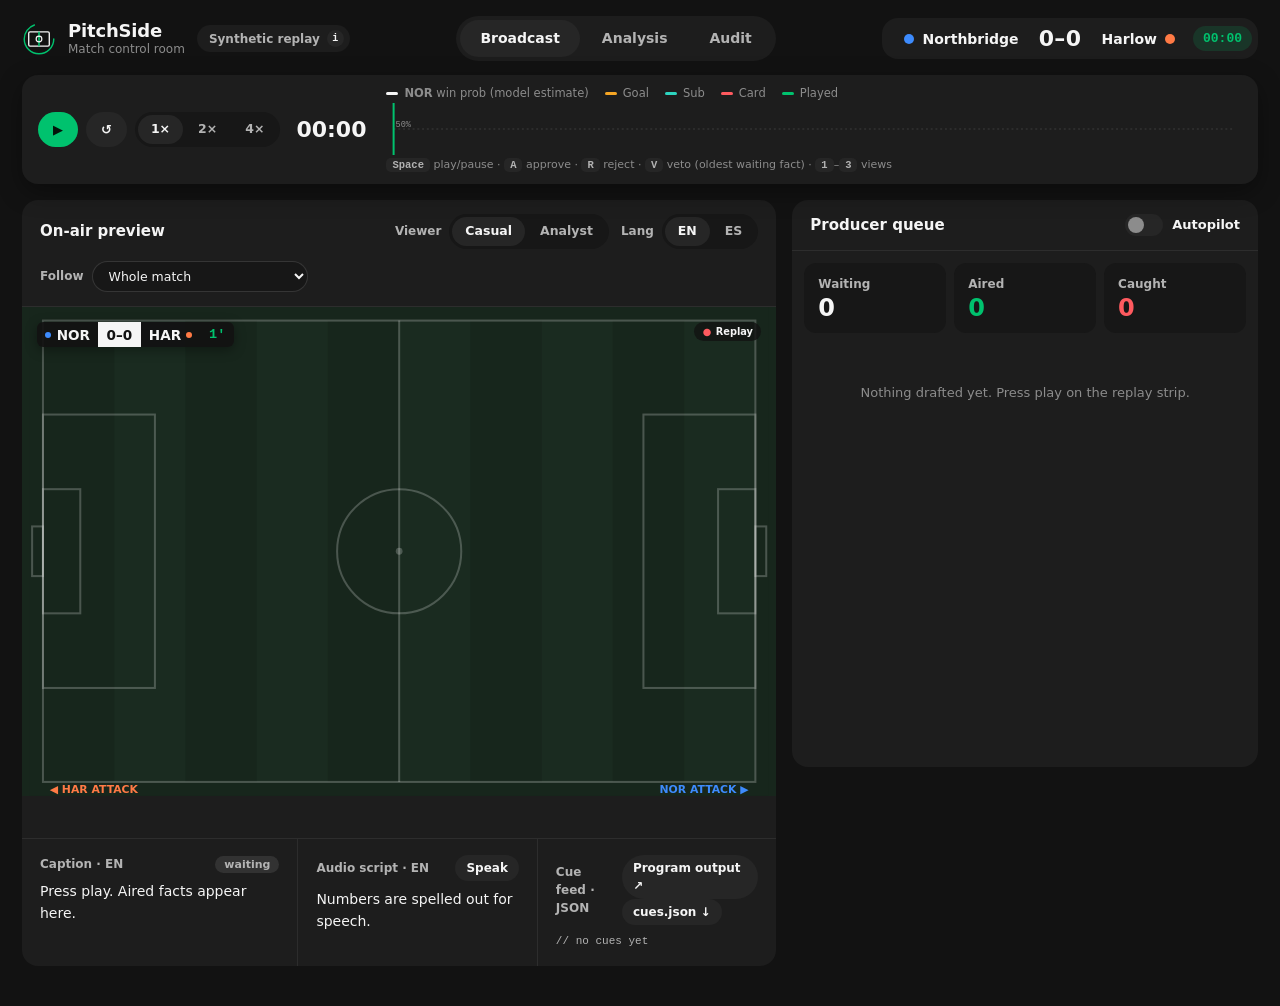
==== docs/index.html @ 963240de "Restyle the control room: flat neutral dark theme, no purple Charcoal background, rounded cards, one" ====
<!doctype html>
<html lang="en">
<head>
<meta charset="utf-8">
<meta name="viewport" content="width=device-width,initial-scale=1">
<meta name="color-scheme" content="dark">
<title>Pitchside · Match control room</title>
<link rel="stylesheet" href="styles.css">
</head>
<body data-mode="casual">
<a class="skip" href="#view-bc">Skip to broadcast</a>
<div class="wrap">

<header class="top">
  <div class="brand">
    <svg class="mark" viewBox="0 0 38 38" aria-hidden="true">
      <circle cx="19" cy="19" r="16.5" fill="none" stroke="#00c26e" stroke-width="1.6" stroke-dasharray="72 32" stroke-linecap="round"/>
      <rect x="7.5" y="11" width="23" height="16" rx="1.5" fill="none" stroke="#f5f5f5" stroke-width="1.5"/>
      <line x1="19" y1="11" x2="19" y2="27" stroke="#00c26e" stroke-width="1.8"/>
      <circle cx="19" cy="19" r="3.2" fill="none" stroke="#f5f5f5" stroke-width="1.3"/>
    </svg>
    <div><b>PitchSide</b><span>Match control room</span></div>
    <button class="about" id="about" type="button" aria-haspopup="dialog">Synthetic replay <i>i</i></button>
  </div>
  <nav class="views" role="tablist" aria-label="Views">
    <button type="button" role="tab" aria-selected="true" aria-controls="view-bc" data-view="bc" id="v-bc">Broadcast</button>
    <button type="button" role="tab" aria-selected="false" aria-controls="view-an" data-view="an" id="v-an">Analysis</button>
    <button type="button" role="tab" aria-selected="false" aria-controls="view-au" data-view="au" id="v-au">Audit</button>
  </nav>
  <div class="match num" role="group" aria-label="Score">
    <div class="tm"><i style="background:var(--nor)"></i><span id="home-name">HOME</span><b class="ab" id="home-ab"></b></div>
    <div class="sc" id="score" aria-live="polite">0–0</div>
    <div class="tm"><b class="ab" id="away-ab"></b><span id="away-name">AWAY</span><i style="background:var(--har)"></i></div>
    <div class="ck" id="clock">00:00</div>
  </div>
</header>

<!-- ===================== MATCH STRIP ===================== -->
<div class="strip" role="region" aria-label="Replay controls">
  <div class="in">
    <div class="pl">
      <button type="button" class="btn go" id="play" aria-label="Play">▶</button>
      <button type="button" class="btn" id="restart" aria-label="Restart">↺</button>
      <div class="seg" role="group" aria-label="Replay speed"><button type="button" data-speed="1" aria-pressed="true">1×</button><button type="button" data-speed="2" aria-pressed="false">2×</button><button type="button" data-speed="4" aria-pressed="false">4×</button></div>
    </div>
    <div class="clk num" id="clk2" aria-hidden="true">00:00</div>
    <div class="rib">
      <div class="legend"><span><i style="background:var(--text)"></i><b id="wp-name">Home</b> win prob (model estimate)</span><span><i style="background:var(--warn)"></i>Goal</span><span><i style="background:var(--info)"></i>Sub</span><span><i style="background:var(--bad)"></i>Card</span><span><i style="background:var(--accent)"></i>Played</span></div>
      <svg id="ribbon" viewBox="0 0 900 52" preserveAspectRatio="none" role="img" aria-label="Match timeline: home win probability (model estimate), goals, substitutions and cards"></svg>
      <div class="keys"><kbd>Space</kbd> play/pause · <kbd>A</kbd> approve · <kbd>R</kbd> reject · <kbd>V</kbd> veto (oldest waiting fact) · <kbd>1</kbd>–<kbd>3</kbd> views</div>
    </div>
  </div>
</div>

<div id="load-error" class="err" role="alert" hidden></div>

<!-- ===================== 01 BROADCAST ===================== -->
<section class="view" id="view-bc" role="tabpanel" aria-labelledby="v-bc">
 <div class="bc">
  <div class="panel">
    <div class="ph">
      <h2>On-air preview</h2>
      <div class="ctl sp"><span class="lbl" id="depth-l">Viewer</span>
        <div class="seg" role="group" aria-labelledby="depth-l"><button type="button" data-depth="casual" aria-pressed="true">Casual</button><button type="button" data-depth="analyst" aria-pressed="false">Analyst</button></div></div>
      <div class="ctl"><span class="lbl" id="lang-l">Lang</span>
        <div class="seg" role="group" aria-labelledby="lang-l"><button type="button" data-lang="en" aria-pressed="true">EN</button><button type="button" data-lang="es" aria-pressed="false">ES</button></div></div>
      <label class="ctl"><span class="lbl">Follow</span>
        <select id="follow"><option value="">Whole match</option></select></label>
    </div>
    <div class="stage">
      <svg id="pitch" viewBox="-2 -2 109 72" role="img" aria-label="Pitch with the latest events at their simulated locations. Only the player on the ball has a position, so other players are not drawn."></svg>
      <div class="bug" aria-hidden="true"><span><i style="background:var(--nor)"></i><b id="bug-h"></b></span><span class="s num" id="bug-s">0–0</span><span><b id="bug-a"></b><i style="background:var(--har)"></i></span><span class="m" id="bug-m">0'</span></div>
      <div class="live" aria-hidden="true"><b>●</b> Replay</div>
      <div class="lt" id="lt" aria-live="polite">
        <div class="k" id="lt-k">Verified</div>
        <div class="b"><p id="lt-t"></p></div>
        <div class="f"><span id="lt-f"></span><button id="lt-why" type="button">Why?</button></div>
        <div class="rule"></div>
      </div>
      <div class="flash" id="flash"></div>
    </div>
    <ol class="feed" id="feed" aria-label="Latest events"></ol>
    <div class="out">
      <section aria-labelledby="cap-h"><h3><span class="lbl" id="cap-h">Caption · EN</span><span class="tag c-muted" id="cap-b">waiting</span></h3><p id="cap-t">Press play. Aired facts appear here.</p></section>
      <section aria-labelledby="aud-h"><h3><span class="lbl" id="aud-h">Audio script · EN</span><button type="button" class="btn xs" id="speak" hidden>Speak</button></h3><p id="aud-t">Numbers are spelled out for speech.</p><p class="note" id="aud-n"></p></section>
      <section aria-labelledby="cue-h"><h3><span class="lbl" id="cue-h">Cue feed · JSON</span><span class="sp"><a class="btn xs" id="prog" href="overlay.html" target="_blank" rel="noopener" title="Open the transparent 1920x1080 program output (score bug and graphics) in a new tab; it follows this control room">Program output ↗</a> <a class="btn xs" id="dl" href="data/cues.json" download="cues.json">cues.json ↓</a></span></h3><pre id="cue-j">// no cues yet</pre></section>
    </div>
  </div>

  <div class="panel">
    <div class="ph"><h2>Producer queue</h2><label class="tog sp"><input type="checkbox" id="auto"><i></i>Autopilot</label></div>
    <div class="qhead num" id="qhead" role="status" aria-live="polite" aria-atomic="true"></div>
    <div class="queue" role="region" aria-label="Drafted facts"><div class="rows" id="rows"></div></div>
  </div>
 </div>
</section>

<!-- ===================== 02 ANALYSIS ===================== -->
<section class="view" id="view-an" role="tabpanel" aria-labelledby="v-an" hidden>
 <div class="an">
  <div class="panel wide"><div class="ph"><h2>xG race</h2><span class="sp lbl">Cumulative expected goals · model · per minute</span></div>
    <div class="pad"><svg id="xgrace" viewBox="0 0 820 230" role="img" aria-label="Cumulative xG for both teams up to the replay clock"></svg></div></div>
  <div class="panel"><div class="ph"><h2>Shot map</h2><span class="sp lbl">Size = xG · filled = goal</span></div>
    <div class="pad"><svg id="shotmap" viewBox="-2 -2 109 72" role="img" aria-label="Shot locations up to the replay clock"></svg><div class="note" id="shot-note"></div></div></div>
  <div class="panel"><div class="ph"><h2>Team comparison</h2><span class="sp lbl" id="cmp-t">to 0'</span></div>
    <div class="pad"><div class="cmp" id="cmp"></div><div class="note">Counts and xG come from the synthetic event log; win probability is a model estimate.</div></div></div>
  <div class="panel wide"><div class="ph"><h2>Attack lanes</h2><span class="sp lbl" id="lanes-t">Trailing window · Beta-Binomial hedge, Wilson for comparison</span></div>
    <div class="pad lanes2"><div id="lanes-h"></div><div id="lanes-a"></div></div></div>
  <div class="panel wide"><div class="ph"><h2>Threat map</h2><span class="sp lbl">Expected threat (xT) · model · top 5 gains so far</span></div>
    <div class="pad"><div class="lanes2"><div id="xt-h"></div><div id="xt-a"></div></div>
    <div class="note">Shading: how likely a team holding the ball in each cell is to score before losing it (xT, a model fitted on StatsBomb Open Data from men&rsquo;s international tournaments). It ignores defenders. Numbered marks: the team&rsquo;s completed passes and carries that added the most xT so far, each team drawn attacking left to right.</div></div></div>
  <div class="panel wide"><div class="ph"><h2>Pass network</h2><span class="sp lbl" id="net-t">This half · every 5 minutes</span></div>
    <div class="pad"><div class="lanes2"><div id="net-h"></div><div id="net-a"></div></div>
    <div class="note">Who passed to whom in the current half, from the event log. The receiver is not recorded, so it is taken to be the next player of the same team on the ball. Circle size: passes made plus received; line width: passes between the two; colour: groups that pass mostly among themselves (modularity split); white ring: the most central player (highest betweenness, the share of shortest passing routes between team-mates that run through them). Each team is drawn attacking left to right.</div></div></div>
 </div>
</section>

<!-- ===================== 03 AUDIT ===================== -->
<section class="view" id="view-au" role="tabpanel" aria-labelledby="v-au" hidden>
 <div class="au">
  <div class="panel">
    <div class="ph"><h2>Metrics</h2><span class="sp lbl">Live counts this replay</span></div>
    <div class="flow num" id="flow"></div>
    <div class="build" id="build"></div>
    <div class="ph"><h2>Verifier results</h2><span class="sp lbl">Six deterministic checks per draft</span></div>
    <div class="tblwrap"><table id="vt"><caption class="sr-only">Verifier check results for each drafted fact</caption>
      <thead><tr><th>Time</th><th>Fact</th><th>Claim</th><th>Agent trace</th><th title="recompute">RC</th><th title="evidence_exists">EV</th><th title="entities">EN</th><th title="numbers_match">NM</th><th title="intent_stripped">IN</th><th title="sample_size">SS</th><th title="meaning_matches: the Reader read the sentence back as the claim">MM</th><th>Result</th><th>Outcome</th></tr></thead><tbody></tbody></table></div>
    <div class="ph"><h2>Routing rules</h2></div>
    <div class="tblwrap"><table class="tiers"><caption class="sr-only">Risk tiers</caption><tbody>
      <tr><td><span class="tag c-green">T0</span></td><td>Plain event-log facts: goal, substitution, card</td><td>Airs at once</td></tr>
      <tr><td><span class="tag c-info">T1</span></td><td>Verified, no corrections, impact under 0.10, hedge suggests or clear</td><td id="rule-t1">Airs after a veto window</td></tr>
      <tr><td><span class="tag c-amber">T2</span></td><td>Corrected, impact 0.10 or more, names a player negatively, or hedge early</td><td id="rule-t2">Producer approves before expiry or it is dropped</td></tr>
      <tr><td><span class="tag c-red">REJ</span></td><td>Fails recompute, evidence or entity checks</td><td>Never reaches the router</td></tr>
    </tbody></table></div>
    <p class="note" style="padding:0 16px 12px">Veto and expiry timers count real seconds and pause with the replay, so a producer can react at any replay speed.</p>
  </div>
  <div class="panel"><div class="ph"><h2>Decision log</h2><span class="sp lbl">Newest first</span></div><ul class="log" id="log"></ul></div>
 </div>
</section>

</div>


<dialog id="aboutdlg" aria-labelledby="ab-t">
  <div class="ph"><h2 id="ab-t">About this replay</h2><button type="button" class="btn xs sp" id="ab-x">Close</button></div>
  <div class="body"><ul class="facts">
    <li><b>Synthetic data.</b> Clubs, players and events come from a seeded simulator. No real match data.</li>
    <li><b>Replay, not live.</b> The page replays a pre-built bundle. No server and no network calls.</li>
    <li><b>Drafts come from an agent on Microsoft Foundry, run at build time.</b> A deterministic verifier checks every claim before it can air. The replay never calls a model. Six drafts with planted errors come from a rule-based drafter, as test cases for the verifier.</li>
    <li><b>Spanish</b> comes from templates and a glossary and has not been reviewed by a native speaker.</li>
    <li><b>Win probability</b> is a simple Poisson model with stated assumptions, not a prediction about real football.</li>
  </ul></div>
</dialog>
<dialog id="drawer" aria-labelledby="dr-t">
  <div class="ph"><h2 id="dr-t">Evidence</h2><button type="button" class="btn xs sp" id="dr-x">Close</button></div>
  <div class="body" id="dr-b"></div>
</dialog>

<script type="module" src="js/main.js"></script>
</body>
</html>
---- docs/styles.css ----
/* PitchSide control room. Flat neutral dark theme: charcoal background, rounded cards, one green
   accent. System fonts only (no network). Colours used inside SVG drawings are mirrored in
   docs/js/data.js (COL); keep the two in step. */
:root{
  --bg:#121212; --card:#1d1d1d; --card2:#262626; --inset:#171717;
  --line:rgba(255,255,255,.07); --line2:rgba(255,255,255,.13);
  --text:#f5f5f5; --muted:#b3b3b3; --dim:#8c8c8c;
  --accent:#00c26e; --accent-ink:#04140b;
  --info:#2dd4bf; --warn:#f5a524; --bad:#ff5a5f;
  --nor:#3d8bfd; --har:#ff7a45;
  --pitch:#17261c; --pitch2:#1a2b20;
  --disp:"Segoe UI Variable Display","Segoe UI",system-ui,-apple-system,"Helvetica Neue",Arial,sans-serif;
  --body:"Segoe UI Variable","Segoe UI",system-ui,-apple-system,"Helvetica Neue",Arial,sans-serif;
  --mono:ui-monospace,"SF Mono","Cascadia Mono",Menlo,Consolas,monospace;
  --r:16px; --r-sm:12px;
  --ease:cubic-bezier(.22,.9,.28,1);
}
body[data-mode="analyst"]{--r:12px;--r-sm:9px}
*{box-sizing:border-box}
html,body{margin:0}
body{background:var(--bg);color:var(--text);font:14px/1.5 var(--body);-webkit-font-smoothing:antialiased;min-height:100vh;overflow-x:hidden}
button,select{font:inherit;color:inherit}
:focus-visible{outline:2px solid var(--accent);outline-offset:2px;border-radius:6px}
.num{font-variant-numeric:tabular-nums}
.lbl{font-size:12px;color:var(--muted);font-weight:600}
.sr-only{position:absolute;width:1px;height:1px;padding:0;margin:-1px;overflow:hidden;clip:rect(0 0 0 0);white-space:nowrap;border:0}
.wrap{max-width:1460px;margin:0 auto;padding:0 22px 40px}
.skip{position:fixed;top:-60px;left:16px;z-index:99;background:var(--accent);color:var(--accent-ink);font-weight:700;padding:10px 18px;border-radius:10px;text-decoration:none}
.skip:focus{top:14px}
.err{margin:40px auto;max-width:640px;padding:18px 20px;border:1px solid var(--bad);border-radius:var(--r);background:rgba(255,90,95,.08)}
.err code{font-family:var(--mono);color:var(--warn)}

/* ---------- top bar ---------- */
.top{display:grid;grid-template-columns:auto 1fr auto;gap:14px 28px;align-items:center;padding:16px 0 14px}
.brand{display:flex;align-items:center;gap:12px}
.brand .mark{width:34px;height:34px;flex:none}
.brand b{display:block;font:700 18px var(--disp);letter-spacing:-.01em}
.brand span{display:block;font-size:12px;color:var(--dim);margin-top:-1px}
nav.views{display:flex;gap:2px;justify-self:center;background:var(--card);border-radius:99px;padding:4px}
nav.views button{background:none;border:0;padding:8px 20px;cursor:pointer;color:var(--muted);font-weight:600;font-size:14px;border-radius:99px}
nav.views button:hover{color:var(--text)}
nav.views button[aria-selected="true"]{color:var(--text);background:var(--card2)}
.match{display:flex;align-items:center;gap:2px;border-radius:var(--r);background:var(--card);padding:6px 6px 6px 14px}
.match .tm{display:flex;align-items:center;gap:8px;padding:4px 8px;font:600 14px var(--disp)}
.match .tm i{width:10px;height:10px;border-radius:50%}
.match .sc{padding:2px 10px;font:700 22px var(--disp);letter-spacing:.02em}
.match .ab{display:none}
.match .ck{margin-left:8px;padding:5px 10px;border-radius:99px;background:rgba(0,194,110,.14);font:600 13px var(--mono);color:var(--accent)}
.pop{animation:pop .7s var(--ease)}
@keyframes pop{35%{transform:scale(1.18);color:var(--accent)}}
.about{display:inline-flex;align-items:center;gap:7px;background:var(--card);border:0;border-radius:99px;padding:5px 6px 5px 12px;font:600 12px var(--body);color:var(--muted);cursor:pointer}
.about:hover{color:var(--text);background:var(--card2)}
.about i{font:700 10px var(--mono);font-style:normal;width:17px;height:17px;border-radius:50%;display:grid;place-items:center;background:var(--card2);color:var(--text)}
.facts{margin:0;padding-left:18px;display:grid;gap:10px;color:var(--muted)}
.facts b{color:var(--text)}

/* ---------- shared ---------- */
.view[hidden]{display:none!important}
.panel{background:var(--card);border-radius:var(--r);min-width:0;overflow:hidden}
.ph{display:flex;align-items:center;gap:12px;flex-wrap:wrap;padding:14px 18px;border-bottom:1px solid var(--line)}
.ph h2{margin:0;font:700 15px var(--disp);color:var(--text)}
.ph .sp{margin-left:auto}
.seg{display:inline-flex;background:var(--inset);border-radius:99px;padding:3px;gap:2px}
.seg button{background:none;border:0;padding:5px 13px;cursor:pointer;font-weight:600;font-size:12.5px;color:var(--muted);border-radius:99px}
.seg button:hover{color:var(--text)}
.seg button[aria-pressed="true"]{background:var(--card2);color:var(--text)}
select{background:var(--inset);border:1px solid var(--line2);border-radius:99px;padding:6px 12px;font-size:12.5px;cursor:pointer}
.ctl{display:flex;align-items:center;gap:8px}
.tog{display:inline-flex;align-items:center;gap:9px;cursor:pointer;font-size:13px;font-weight:600;position:relative}
.tog input{position:absolute;opacity:0;width:38px;height:22px;margin:0;z-index:1;cursor:pointer}
.tog i{width:38px;height:22px;border-radius:99px;background:var(--card2);position:relative}
.tog i::after{content:"";position:absolute;left:3px;top:3px;width:16px;height:16px;border-radius:50%;background:var(--dim);transition:.2s var(--ease)}
.tog input:checked+i{background:var(--accent)}
.tog input:checked+i::after{left:19px;background:#fff}
.tog input:focus-visible+i{outline:2px solid var(--accent);outline-offset:2px}
.btn{background:var(--card2);border:0;border-radius:99px;padding:8px 15px;cursor:pointer;font-weight:600;font-size:13px;text-decoration:none;display:inline-block;color:var(--text)}
.btn:hover{background:#303030}
.btn.go{background:var(--accent);color:var(--accent-ink)}
.btn.go:hover{background:#1ad17f}
.btn.no{color:var(--bad);background:rgba(255,90,95,.1)}
.btn.no:hover{background:rgba(255,90,95,.18)}
.btn.xs{padding:4px 11px;font-size:12px}
.tag{display:inline-flex;align-items:center;gap:4px;font:600 11px var(--body);padding:2px 9px;border-radius:99px;background:color-mix(in srgb,currentColor 14%,transparent);white-space:nowrap}
.c-green{color:var(--accent)} .c-amber{color:var(--warn)} .c-red{color:var(--bad)} .c-info{color:var(--info)} .c-bad{color:var(--bad)} .c-muted{color:var(--muted)}
.c-nor{color:var(--nor)} .c-har{color:var(--har)}

/* ---------- broadcast ---------- */
.bc{display:grid;grid-template-columns:minmax(0,1.62fr) minmax(350px,1fr);gap:16px;margin-top:16px;align-items:start}
.stage{position:relative;container-type:inline-size;aspect-ratio:105/68;background:var(--pitch);overflow:hidden}
.stage svg{display:block;width:100%;height:100%}
.bug{position:absolute;left:2cqw;top:2cqw;display:flex;align-items:stretch;font:700 1.8cqw var(--disp);border-radius:.8cqw;overflow:hidden;box-shadow:0 .4cqw 1.6cqw rgba(0,0,0,.35)}
.bug span{padding:.6cqw 1.1cqw;display:flex;align-items:center;gap:.7cqw;background:rgba(18,18,18,.92)}
.bug span i{width:.8cqw;height:.8cqw;border-radius:50%}
.bug .s{background:#f5f5f5;color:#121212}
.bug .m{color:var(--accent);font-family:var(--mono);font-weight:600}
.live{position:absolute;right:2cqw;top:2cqw;font:600 1.3cqw var(--body);padding:.5cqw 1.1cqw;border-radius:99px;color:var(--text);background:rgba(18,18,18,.8);display:flex;gap:.6cqw;align-items:center}
.live b{color:var(--bad)}
.feed{display:grid;grid-template-columns:repeat(4,minmax(0,1fr));gap:6px;margin:0;padding:10px 18px;list-style:none;font:500 12px var(--body);color:var(--muted);border-bottom:1px solid var(--line);min-height:44px}
.feed li{background:var(--inset);padding:5px 10px;border-radius:8px;border-left:3px solid var(--line2);white-space:nowrap;overflow:hidden;text-overflow:ellipsis}
.feed li.NOR{border-left-color:var(--nor)} .feed li.HAR{border-left-color:var(--har)}
.feed li:first-child{color:var(--text)}
.lt{position:absolute;left:2.5cqw;bottom:2.5cqw;width:min(80cqw,100% - 5cqw);border-radius:1.2cqw;overflow:hidden;box-shadow:0 .8cqw 3cqw rgba(0,0,0,.45);opacity:0;visibility:hidden;transform:translateY(2cqw);transition:opacity .35s,transform .45s var(--ease),visibility 0s .45s;z-index:2}
.lt.show{opacity:1;visibility:visible;transform:none;transition:opacity .35s,transform .45s var(--ease)}
.lt .k{display:flex;background:var(--card);color:var(--accent);font:700 1.25cqw var(--body);padding:1cqw 1.7cqw 0}
.lt .k.goal{color:var(--warn)}
.lt .b{background:var(--card);padding:.5cqw 1.7cqw 1.2cqw}
.lt .b p{margin:0;font:700 2.3cqw var(--disp);line-height:1.25}
.lt .f{display:flex;justify-content:space-between;align-items:center;gap:1cqw;background:var(--card2);padding:.6cqw 1.7cqw;font:500 1.2cqw var(--body);color:var(--muted)}
.lt .f button{font:inherit;background:var(--inset);border:0;color:var(--text);padding:.25cqw 1cqw;cursor:pointer;border-radius:99px}
.lt .f button:hover{background:var(--accent);color:var(--accent-ink)}
.lt .rule{height:.35cqw;background:var(--accent)}
.flash{position:absolute;inset:0;pointer-events:none;opacity:0;background:radial-gradient(circle at 50% 50%,rgba(245,165,36,.28),transparent 55%)}
.flash.go{animation:fl 1.4s ease-out}
@keyframes fl{0%{opacity:1}100%{opacity:0}}
.out{display:grid;grid-template-columns:1.15fr 1fr 1fr}
.out section{padding:16px 18px;min-width:0}
.out section+section{border-left:1px solid var(--line)}
.out h3{margin:0 0 8px;display:flex;justify-content:space-between;align-items:center;gap:8px}
.out p{margin:0;font-size:14px;line-height:1.55}
.out pre{margin:0;font-family:var(--mono);font-size:11px;line-height:1.55;color:var(--muted);white-space:pre-wrap;word-break:break-word;max-height:150px;overflow:auto}
.out .note{margin-top:6px}

.queue{display:flex;flex-direction:column;max-height:calc(100vh - 225px);min-height:430px;overflow:auto}
.qhead{display:grid;grid-template-columns:repeat(3,1fr);gap:8px;padding:12px 12px 4px}
.qhead div{padding:10px 14px;background:var(--inset);border-radius:var(--r-sm)}
.qhead b{display:block;font:700 24px var(--disp);line-height:1.2}
.rows{padding:12px;display:flex;flex-direction:column;gap:8px}
.empty{color:var(--dim);padding:34px 16px;text-align:center;font-size:13px}
.row{position:relative;background:var(--card2);border-radius:var(--r-sm);padding:12px 14px 13px 17px;overflow:hidden}
.row::before{content:"";position:absolute;left:0;top:0;bottom:0;width:4px;background:var(--line2)}
.row.fresh{animation:rowIn .5s var(--ease) both}
@keyframes rowIn{from{opacity:0;transform:translateY(14px)}}
.row.T0::before{background:var(--accent)} .row.T1::before{background:var(--info)} .row.T2::before{background:var(--warn)}
.row.R::before{background:var(--bad)}
.row.R{background:repeating-linear-gradient(-45deg,rgba(255,90,95,.05) 0 8px,var(--card2) 8px 16px)}
.row.fol{box-shadow:inset 0 0 0 1.5px var(--accent)}
.row .h{display:flex;gap:8px;align-items:center;flex-wrap:wrap;font-size:12px;margin-bottom:6px}
.row .h .t{margin-left:auto;font-family:var(--mono);color:var(--dim);font-size:11.5px}
.row .st{font-weight:700;font-size:12px}
.row p{margin:0;font-size:14.5px;font-weight:600;line-height:1.5}
.row .dr{color:var(--dim);text-decoration:line-through;font-weight:400;font-size:12.5px;margin-bottom:4px}
.row .why{color:var(--muted);font-size:12.5px;font-weight:400;margin-top:5px}
.row .meta{display:flex;flex-wrap:wrap;gap:3px 14px;margin-top:7px;font-family:var(--mono);font-size:11px;color:var(--muted)}
.row .acts{display:flex;gap:6px;margin-top:10px;flex-wrap:wrap;align-items:center}
.row .cd{font:600 12px var(--mono);margin-left:auto}
.row .tbar{position:absolute;left:0;right:0;bottom:0;height:3px;background:rgba(255,255,255,.06)}
.row .tbar i{display:block;height:100%;background:var(--warn);transform-origin:left}
.row.T1 .tbar i{background:var(--info)}
.chk{display:flex;gap:4px;margin-top:8px;flex-wrap:wrap}
.chk span{font-family:var(--mono);font-size:10.5px;padding:2px 8px;border-radius:99px;background:rgba(0,194,110,.12);color:var(--accent)}
.chk span.f{background:rgba(255,90,95,.14);color:var(--bad)}
body[data-mode="casual"] .row p{font-size:15.5px}
body[data-mode="analyst"] .row p{font-size:13px}

/* ---------- analysis ---------- */
.an{display:grid;grid-template-columns:1.25fr 1fr;gap:16px;margin-top:16px}
.an .wide{grid-column:1/-1}
.an svg{display:block;width:100%;height:auto}
.pad{padding:16px 18px 18px}
.lanes2{display:grid;grid-template-columns:1fr 1fr;gap:28px}
.xtlist{margin:8px 0 0;padding:0;list-style:none;font:500 12.5px var(--body);color:var(--muted);display:grid;gap:2px}
.xtlist b{color:var(--text)}
.netlist{margin:8px 0 0;font:500 12.5px var(--body);color:var(--muted)}
.netlist b{color:var(--text)}
.lanes2 h3{margin:0 0 6px;font:700 14px var(--disp)}
.cmp{display:grid;gap:14px}
.cmp .r{display:grid;grid-template-columns:70px 1fr 70px;align-items:center;gap:6px 12px}
.cmp .r .v{font:700 17px var(--disp)}
.cmp .r .v:last-child{text-align:right}
.cmp .r .n{text-align:center;font-size:13px;color:var(--muted);font-weight:500}
.cmp .r .bars{grid-column:1/-1;display:flex;height:8px;gap:4px}
.cmp .r .bars i{display:block;height:100%;border-radius:99px}
.lane{display:grid;grid-template-columns:62px 1fr 150px;gap:12px;align-items:center;margin:10px 0}
.lane svg{height:22px}
.lane .val{font-family:var(--mono);font-size:12px;color:var(--muted);text-align:right}
.hedge{display:flex;gap:12px;align-items:center;margin-top:12px;padding:10px 14px;border-radius:var(--r-sm);background:var(--card2);font-size:13px}

/* ---------- audit ---------- */
.au{display:grid;grid-template-columns:minmax(0,1.6fr) minmax(300px,1fr);gap:16px;margin-top:16px;align-items:start}
.flow{display:grid;grid-template-columns:repeat(4,1fr);gap:8px;padding:12px}
.flow div{padding:12px 14px;background:var(--inset);border-radius:var(--r-sm)}
.flow b{display:block;font:700 22px var(--disp)}
.flow span{font-size:12px;color:var(--muted)}
.build{padding:12px 18px;font-size:12.5px;color:var(--muted);border-bottom:1px solid var(--line)}
.build b{color:var(--text)}
table{width:100%;border-collapse:collapse;font-size:12.5px}
caption{text-align:left}
th,td{padding:9px 10px;border-bottom:1px solid var(--line);text-align:left;vertical-align:top}
th{font-size:11.5px;color:var(--dim);font-weight:600}
td.ic{text-align:center;font-family:var(--mono)}
td.trace{font-family:var(--mono);font-size:11px;white-space:nowrap;color:var(--muted)}
#vt td:nth-child(3){min-width:260px}
tbody tr:hover{background:rgba(255,255,255,.025)}
.tblwrap{overflow:auto}
.tiers td:first-child{white-space:nowrap}
.log{list-style:none;margin:0;padding:8px 18px 16px;font-size:12.5px;max-height:640px;overflow:auto}
.log li{display:grid;grid-template-columns:48px 1fr;gap:10px;padding:8px 0;border-bottom:1px solid var(--line)}
.log time{font-family:var(--mono);color:var(--dim)}
.note{font-size:12px;color:var(--dim)}

/* ---------- match strip ---------- */
.strip{position:sticky;top:0;z-index:20;background:var(--card);border-radius:var(--r);box-shadow:0 8px 24px rgba(0,0,0,.35)}
.strip .in{padding:10px 16px;display:grid;grid-template-columns:auto auto 1fr;gap:16px;align-items:center}
.strip .pl{display:flex;gap:8px;align-items:center;flex-wrap:wrap}
.strip .pl .btn{min-width:40px;text-align:center}
.strip .clk{font:700 22px var(--disp);min-width:74px}
.keys{font-size:11px;color:var(--dim);margin-top:2px}
kbd{font:600 10.5px var(--mono);background:var(--card2);border-radius:5px;padding:1px 6px;color:var(--muted)}
#ribbon{width:100%;height:52px;display:block}
.rl{font-size:9px;fill:var(--dim);font-family:var(--mono)}
.legend{display:flex;gap:16px;font-size:11.5px;color:var(--dim);margin-bottom:1px;flex-wrap:wrap}
.legend i{display:inline-block;width:12px;height:3px;border-radius:2px;vertical-align:middle;margin-right:6px}

dialog{background:var(--card);color:var(--text);border:0;border-radius:var(--r);padding:0;width:min(720px,94vw);box-shadow:0 20px 60px rgba(0,0,0,.6)}
dialog::backdrop{background:rgba(0,0,0,.7)}
dialog .body{padding:18px;max-height:70vh;overflow:auto}
dialog .claim{font:700 16px var(--disp);margin:0 0 14px;line-height:1.45}
dialog .ck{margin:4px 0;font-size:12.5px}

@media (max-width:1080px){
  .top{grid-template-columns:1fr auto}
  nav.views{grid-column:1/-1;grid-row:2;justify-self:start}
  .bc,.au,.an,.lanes2{grid-template-columns:1fr}
  .feed{grid-template-columns:repeat(2,minmax(0,1fr))}
  .queue{max-height:none}
  .keys{display:none}
  .out{grid-template-columns:1fr}
  .out section+section{border-left:0;border-top:1px solid var(--line)}
  .flow{grid-template-columns:repeat(2,1fr)}
}
@media (max-width:640px){
  .wrap{padding:0 12px 24px}
  .top{grid-template-columns:1fr;gap:10px}
  .match{justify-self:start}
  .strip .in{grid-template-columns:auto 1fr;gap:6px 12px;padding:8px 10px}
  .strip .rib{grid-column:1/-1}
  .strip .clk{font-size:18px}
  #ribbon{height:40px}
  .keys,.legend{display:none}
  .match .tm span{display:none}
  .match .ab{display:inline}
  .feed{grid-template-columns:1fr}
}
@media (prefers-reduced-motion:reduce){
  *,*::before,*::after{animation:none!important;transition:none!important}
  .row .tbar{display:none}
}
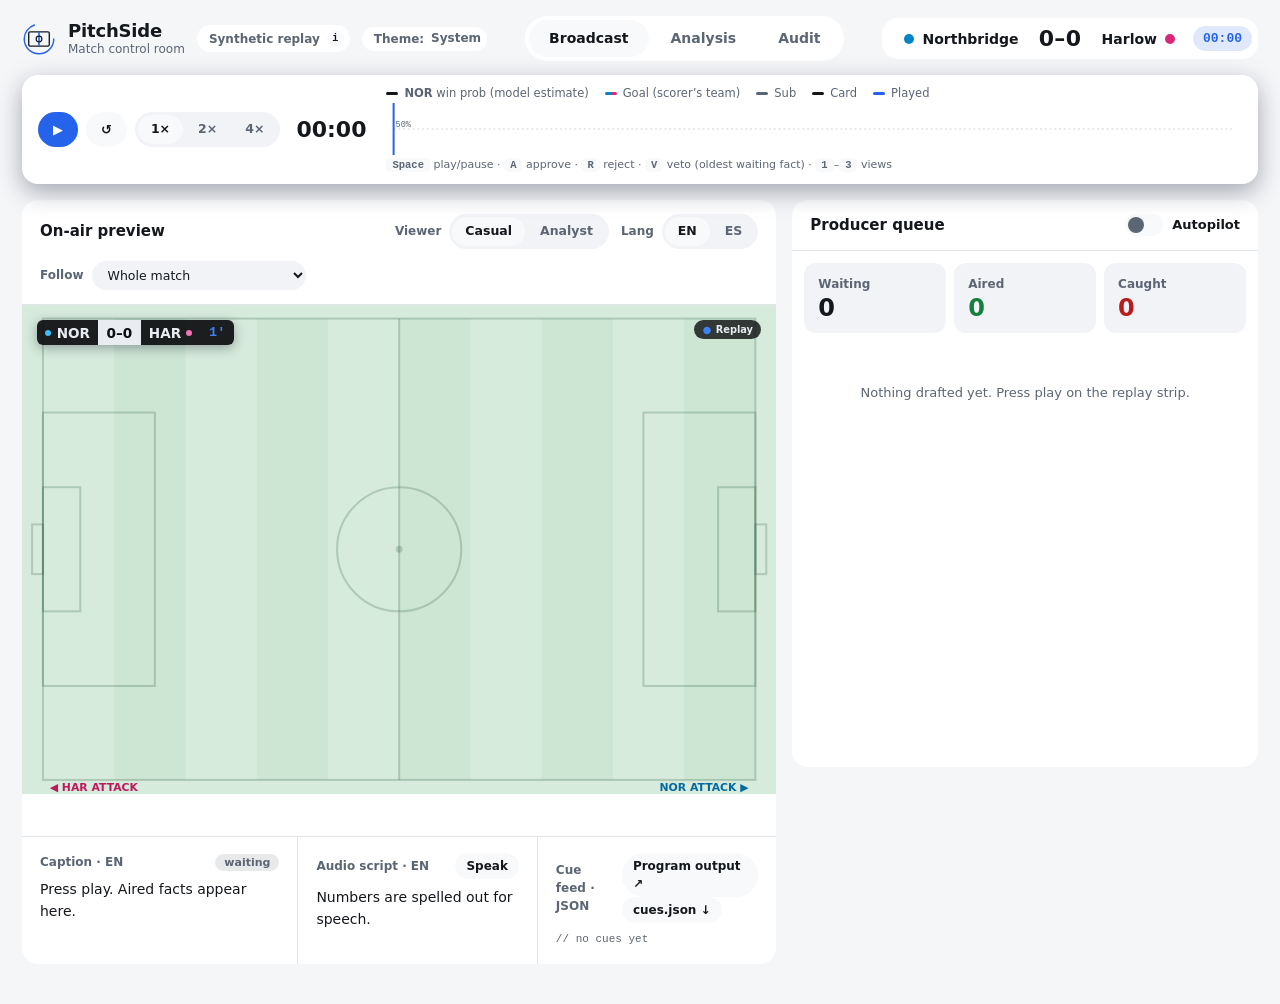
==== commit 741074b8: "R1: colour tokens and light/dark themes One token set in docs/styles.css, dark by default, light und" ====
--- a/docs/index.html
+++ b/docs/index.html
@@ -3,8 +3,9 @@
 <head>
 <meta charset="utf-8">
 <meta name="viewport" content="width=device-width,initial-scale=1">
-<meta name="color-scheme" content="dark">
+<meta name="color-scheme" content="dark light">
 <title>Pitchside · Match control room</title>
+<script src="js/theme.js"></script>
 <link rel="stylesheet" href="styles.css">
 </head>
 <body data-mode="casual">
@@ -14,13 +15,14 @@
 <header class="top">
   <div class="brand">
     <svg class="mark" viewBox="0 0 38 38" aria-hidden="true">
-      <circle cx="19" cy="19" r="16.5" fill="none" stroke="#00c26e" stroke-width="1.6" stroke-dasharray="72 32" stroke-linecap="round"/>
-      <rect x="7.5" y="11" width="23" height="16" rx="1.5" fill="none" stroke="#f5f5f5" stroke-width="1.5"/>
-      <line x1="19" y1="11" x2="19" y2="27" stroke="#00c26e" stroke-width="1.8"/>
-      <circle cx="19" cy="19" r="3.2" fill="none" stroke="#f5f5f5" stroke-width="1.3"/>
+      <circle cx="19" cy="19" r="16.5" fill="none" class="mk-a" stroke-width="1.6" stroke-dasharray="72 32" stroke-linecap="round"/>
+      <rect x="7.5" y="11" width="23" height="16" rx="1.5" fill="none" class="mk-t" stroke-width="1.5"/>
+      <line x1="19" y1="11" x2="19" y2="27" class="mk-a" stroke-width="1.8"/>
+      <circle cx="19" cy="19" r="3.2" fill="none" class="mk-t" stroke-width="1.3"/>
     </svg>
     <div><b>PitchSide</b><span>Match control room</span></div>
     <button class="about" id="about" type="button" aria-haspopup="dialog">Synthetic replay <i>i</i></button>
+    <button class="about" id="theme" type="button" title="Theme: follow the system, or force light or dark">Theme: <span id="theme-v">System</span></button>
   </div>
   <nav class="views" role="tablist" aria-label="Views">
     <button type="button" role="tab" aria-selected="true" aria-controls="view-bc" data-view="bc" id="v-bc">Broadcast</button>
@@ -28,9 +30,9 @@
     <button type="button" role="tab" aria-selected="false" aria-controls="view-au" data-view="au" id="v-au">Audit</button>
   </nav>
   <div class="match num" role="group" aria-label="Score">
-    <div class="tm"><i style="background:var(--nor)"></i><span id="home-name">HOME</span><b class="ab" id="home-ab"></b></div>
+    <div class="tm"><i style="background:var(--home)"></i><span id="home-name">HOME</span><b class="ab" id="home-ab"></b></div>
     <div class="sc" id="score" aria-live="polite">0–0</div>
-    <div class="tm"><b class="ab" id="away-ab"></b><span id="away-name">AWAY</span><i style="background:var(--har)"></i></div>
+    <div class="tm"><b class="ab" id="away-ab"></b><span id="away-name">AWAY</span><i style="background:var(--away)"></i></div>
     <div class="ck" id="clock">00:00</div>
   </div>
 </header>
@@ -45,7 +47,7 @@
     </div>
     <div class="clk num" id="clk2" aria-hidden="true">00:00</div>
     <div class="rib">
-      <div class="legend"><span><i style="background:var(--text)"></i><b id="wp-name">Home</b> win prob (model estimate)</span><span><i style="background:var(--warn)"></i>Goal</span><span><i style="background:var(--info)"></i>Sub</span><span><i style="background:var(--bad)"></i>Card</span><span><i style="background:var(--accent)"></i>Played</span></div>
+      <div class="legend"><span><i style="background:var(--text)"></i><b id="wp-name">Home</b> win prob (model estimate)</span><span><i style="background:linear-gradient(90deg,var(--home) 50%,var(--away) 50%)"></i>Goal (scorer&rsquo;s team)</span><span><i style="background:var(--muted)"></i>Sub</span><span><i style="background:var(--text)"></i>Card</span><span><i style="background:var(--accent)"></i>Played</span></div>
       <svg id="ribbon" viewBox="0 0 900 52" preserveAspectRatio="none" role="img" aria-label="Match timeline: home win probability (model estimate), goals, substitutions and cards"></svg>
       <div class="keys"><kbd>Space</kbd> play/pause · <kbd>A</kbd> approve · <kbd>R</kbd> reject · <kbd>V</kbd> veto (oldest waiting fact) · <kbd>1</kbd>–<kbd>3</kbd> views</div>
     </div>
@@ -69,7 +71,7 @@
     </div>
     <div class="stage">
       <svg id="pitch" viewBox="-2 -2 109 72" role="img" aria-label="Pitch with the latest events at their simulated locations. Only the player on the ball has a position, so other players are not drawn."></svg>
-      <div class="bug" aria-hidden="true"><span><i style="background:var(--nor)"></i><b id="bug-h"></b></span><span class="s num" id="bug-s">0–0</span><span><b id="bug-a"></b><i style="background:var(--har)"></i></span><span class="m" id="bug-m">0'</span></div>
+      <div class="bug" aria-hidden="true"><span><i style="background:var(--air-home)"></i><b id="bug-h"></b></span><span class="s num" id="bug-s">0–0</span><span><b id="bug-a"></b><i style="background:var(--air-away)"></i></span><span class="m" id="bug-m">0'</span></div>
       <div class="live" aria-hidden="true"><b>●</b> Replay</div>
       <div class="lt" id="lt" aria-live="polite">
         <div class="k" id="lt-k">Verified</div>
@@ -111,7 +113,7 @@
     <div class="note">Shading: how likely a team holding the ball in each cell is to score before losing it (xT, a model fitted on StatsBomb Open Data from men&rsquo;s international tournaments). It ignores defenders. Numbered marks: the team&rsquo;s completed passes and carries that added the most xT so far, each team drawn attacking left to right.</div></div></div>
   <div class="panel wide"><div class="ph"><h2>Pass network</h2><span class="sp lbl" id="net-t">This half · every 5 minutes</span></div>
     <div class="pad"><div class="lanes2"><div id="net-h"></div><div id="net-a"></div></div>
-    <div class="note">Who passed to whom in the current half, from the event log. The receiver is not recorded, so it is taken to be the next player of the same team on the ball. Circle size: passes made plus received; line width: passes between the two; colour: groups that pass mostly among themselves (modularity split); white ring: the most central player (highest betweenness, the share of shortest passing routes between team-mates that run through them). Each team is drawn attacking left to right.</div></div></div>
+    <div class="note">Who passed to whom in the current half, from the event log. The receiver is not recorded, so it is taken to be the next player of the same team on the ball. Circle size: passes made plus received; line width: passes between the two; colour: groups that pass mostly among themselves (modularity split); outlined ring: the most central player (highest betweenness, the share of shortest passing routes between team-mates that run through them). Each team is drawn attacking left to right.</div></div></div>
  </div>
 </section>
 
@@ -127,10 +129,10 @@
       <thead><tr><th>Time</th><th>Fact</th><th>Claim</th><th>Agent trace</th><th title="recompute">RC</th><th title="evidence_exists">EV</th><th title="entities">EN</th><th title="numbers_match">NM</th><th title="intent_stripped">IN</th><th title="sample_size">SS</th><th title="meaning_matches: the Reader read the sentence back as the claim">MM</th><th>Result</th><th>Outcome</th></tr></thead><tbody></tbody></table></div>
     <div class="ph"><h2>Routing rules</h2></div>
     <div class="tblwrap"><table class="tiers"><caption class="sr-only">Risk tiers</caption><tbody>
-      <tr><td><span class="tag c-green">T0</span></td><td>Plain event-log facts: goal, substitution, card</td><td>Airs at once</td></tr>
-      <tr><td><span class="tag c-info">T1</span></td><td>Verified, no corrections, impact under 0.10, hedge suggests or clear</td><td id="rule-t1">Airs after a veto window</td></tr>
-      <tr><td><span class="tag c-amber">T2</span></td><td>Corrected, impact 0.10 or more, names a player negatively, or hedge early</td><td id="rule-t2">Producer approves before expiry or it is dropped</td></tr>
-      <tr><td><span class="tag c-red">REJ</span></td><td>Fails recompute, evidence or entity checks</td><td>Never reaches the router</td></tr>
+      <tr><td><span class="tag c-verified">T0</span></td><td>Plain event-log facts: goal, substitution, card</td><td>Airs at once</td></tr>
+      <tr><td><span class="tag c-verified">T1</span></td><td>Verified, no corrections, impact under 0.10, hedge suggests or clear</td><td id="rule-t1">Airs after a veto window</td></tr>
+      <tr><td><span class="tag c-corrected">T2</span></td><td>Corrected, impact 0.10 or more, names a player negatively, or hedge early</td><td id="rule-t2">Producer approves before expiry or it is dropped</td></tr>
+      <tr><td><span class="tag c-rejected">REJ</span></td><td>Fails recompute, evidence or entity checks</td><td>Never reaches the router</td></tr>
     </tbody></table></div>
     <p class="note" style="padding:0 16px 12px">Veto and expiry timers count real seconds and pause with the replay, so a producer can react at any replay speed.</p>
   </div>
--- a/docs/styles.css
+++ b/docs/styles.css
@@ -1,19 +1,61 @@
-/* PitchSide control room. Flat neutral dark theme: charcoal background, rounded cards, one green
-   accent. System fonts only (no network). Colours used inside SVG drawings are mirrored in
-   docs/js/data.js (COL); keep the two in step. */
+/* PitchSide control room. System fonts only (no network).
+   Colour tokens: dark is the default; light follows the system setting unless the header toggle
+   sets html[data-theme]. The token blocks below hold the only colour values in this file;
+   everything else uses var(--token) or color-mix() on a token. SVG drawings read the same tokens
+   at draw time (docs/js/data.js readColours), so they switch with the theme.
+   Rules: the accent is never a status; --verified, --corrected and --rejected mark only verifier
+   outcomes and risk tiers. Team colours are for marks; --home-text and --away-text are darker
+   variants for team-coloured text, because the light team colours fail WCAG AA as text.
+   --air-* tokens are on-air graphics (score bug, lower third, pitch tag): dark in both themes,
+   so the light blocks never redefine them. Values from REDESIGN_PROMPTS.md R1, except those
+   marked "chosen" (by hand; tests/test_site.py checks AA contrast for every text pair). */
 :root{
-  --bg:#121212; --card:#1d1d1d; --card2:#262626; --inset:#171717;
-  --line:rgba(255,255,255,.07); --line2:rgba(255,255,255,.13);
-  --text:#f5f5f5; --muted:#b3b3b3; --dim:#8c8c8c;
-  --accent:#00c26e; --accent-ink:#04140b;
-  --info:#2dd4bf; --warn:#f5a524; --bad:#ff5a5f;
-  --nor:#3d8bfd; --har:#ff7a45;
-  --pitch:#17261c; --pitch2:#1a2b20;
+  --bg:#0B0D10; --card:#13161B; --card-2:#181C22; --inset:#0F1216;  /* inset: chosen */
+  --line:#22272F; --line-2:#2E343E;  /* line-2: chosen */
+  --text:#E9ECF1; --muted:#8B94A1;
+  --accent:#3B82F6; --accent-ink:#0B0D10;  /* accent-ink: chosen; white on this accent is 3.7:1 */
+  --verified:#22C55E; --corrected:#F5B83D; --rejected:#EF4444;
+  --home:#38BDF8; --away:#F472B6; --home-text:#38BDF8; --away-text:#F472B6;
+  --pitch:#17261C; --pitch-2:#1A2B20; --pitch-line:#FFFFFF;  /* pitch: chosen */
+  --grp-1:#2DD4BF; --grp-2:#94A3B8; --grp-3:#A5B4FC; --grp-4:#E9ECF1; --grp-5:#D6C7A1; --grp-ink:#0B0D10;  /* pass-network groups: chosen */
+  --shadow:#000000;
+  --air-bg:#0B0D10; --air-panel:#13161B; --air-panel-2:#181C22; --air-inset:#0F1216;
+  --air-text:#E9ECF1; --air-muted:#8B94A1; --air-accent:#3B82F6; --air-accent-ink:#0B0D10;
+  --air-verified:#22C55E; --air-home:#38BDF8; --air-away:#F472B6;
+  color-scheme:dark;
   --disp:"Segoe UI Variable Display","Segoe UI",system-ui,-apple-system,"Helvetica Neue",Arial,sans-serif;
   --body:"Segoe UI Variable","Segoe UI",system-ui,-apple-system,"Helvetica Neue",Arial,sans-serif;
   --mono:ui-monospace,"SF Mono","Cascadia Mono",Menlo,Consolas,monospace;
   --r:16px; --r-sm:12px;
   --ease:cubic-bezier(.22,.9,.28,1);
+}
+/* Light theme, twice: once for the system setting, once for the toggle. Keep the two equal
+   (a test checks). */
+@media (prefers-color-scheme:light){
+:root:not([data-theme="dark"]){
+  --bg:#F5F6F8; --card:#FFFFFF; --card-2:#F8F9FB; --inset:#F1F3F6;
+  --line:#E2E5EA; --line-2:#CDD2D9;
+  --text:#14171C; --muted:#5C6573;
+  --accent:#2563EB; --accent-ink:#FFFFFF;
+  --verified:#15803D; --corrected:#B45309; --rejected:#B91C1C;
+  --home:#0284C7; --away:#DB2777; --home-text:#0369A1; --away-text:#BE185D;
+  --pitch:#D7EBDC; --pitch-2:#CDE5D3; --pitch-line:#1F5130;
+  --grp-1:#0F766E; --grp-2:#64748B; --grp-3:#4F46E5; --grp-4:#14171C; --grp-5:#8A6D3B; --grp-ink:#FFFFFF;
+  --shadow:#0F172A;
+  color-scheme:light;
+}
+}
+:root[data-theme="light"]{
+  --bg:#F5F6F8; --card:#FFFFFF; --card-2:#F8F9FB; --inset:#F1F3F6;
+  --line:#E2E5EA; --line-2:#CDD2D9;
+  --text:#14171C; --muted:#5C6573;
+  --accent:#2563EB; --accent-ink:#FFFFFF;
+  --verified:#15803D; --corrected:#B45309; --rejected:#B91C1C;
+  --home:#0284C7; --away:#DB2777; --home-text:#0369A1; --away-text:#BE185D;
+  --pitch:#D7EBDC; --pitch-2:#CDE5D3; --pitch-line:#1F5130;
+  --grp-1:#0F766E; --grp-2:#64748B; --grp-3:#4F46E5; --grp-4:#14171C; --grp-5:#8A6D3B; --grp-ink:#FFFFFF;
+  --shadow:#0F172A;
+  color-scheme:light;
 }
 body[data-mode="analyst"]{--r:12px;--r-sm:9px}
 *{box-sizing:border-box}
@@ -27,30 +69,31 @@
 .wrap{max-width:1460px;margin:0 auto;padding:0 22px 40px}
 .skip{position:fixed;top:-60px;left:16px;z-index:99;background:var(--accent);color:var(--accent-ink);font-weight:700;padding:10px 18px;border-radius:10px;text-decoration:none}
 .skip:focus{top:14px}
-.err{margin:40px auto;max-width:640px;padding:18px 20px;border:1px solid var(--bad);border-radius:var(--r);background:rgba(255,90,95,.08)}
-.err code{font-family:var(--mono);color:var(--warn)}
+.err{margin:40px auto;max-width:640px;padding:18px 20px;border:1px solid var(--rejected);border-radius:var(--r);background:color-mix(in srgb,var(--rejected) 8%,transparent)}
+.err code{font-family:var(--mono);color:var(--text)}
 
 /* ---------- top bar ---------- */
 .top{display:grid;grid-template-columns:auto 1fr auto;gap:14px 28px;align-items:center;padding:16px 0 14px}
 .brand{display:flex;align-items:center;gap:12px}
 .brand .mark{width:34px;height:34px;flex:none}
+.mk-a{stroke:var(--accent)} .mk-t{stroke:var(--text)}
 .brand b{display:block;font:700 18px var(--disp);letter-spacing:-.01em}
-.brand span{display:block;font-size:12px;color:var(--dim);margin-top:-1px}
+.brand span{display:block;font-size:12px;color:var(--muted);margin-top:-1px}
 nav.views{display:flex;gap:2px;justify-self:center;background:var(--card);border-radius:99px;padding:4px}
 nav.views button{background:none;border:0;padding:8px 20px;cursor:pointer;color:var(--muted);font-weight:600;font-size:14px;border-radius:99px}
 nav.views button:hover{color:var(--text)}
-nav.views button[aria-selected="true"]{color:var(--text);background:var(--card2)}
+nav.views button[aria-selected="true"]{color:var(--text);background:var(--card-2)}
 .match{display:flex;align-items:center;gap:2px;border-radius:var(--r);background:var(--card);padding:6px 6px 6px 14px}
 .match .tm{display:flex;align-items:center;gap:8px;padding:4px 8px;font:600 14px var(--disp)}
 .match .tm i{width:10px;height:10px;border-radius:50%}
 .match .sc{padding:2px 10px;font:700 22px var(--disp);letter-spacing:.02em}
 .match .ab{display:none}
-.match .ck{margin-left:8px;padding:5px 10px;border-radius:99px;background:rgba(0,194,110,.14);font:600 13px var(--mono);color:var(--accent)}
+.match .ck{margin-left:8px;padding:5px 10px;border-radius:99px;background:color-mix(in srgb,var(--accent) 14%,transparent);font:600 13px var(--mono);color:var(--accent)}
 .pop{animation:pop .7s var(--ease)}
 @keyframes pop{35%{transform:scale(1.18);color:var(--accent)}}
 .about{display:inline-flex;align-items:center;gap:7px;background:var(--card);border:0;border-radius:99px;padding:5px 6px 5px 12px;font:600 12px var(--body);color:var(--muted);cursor:pointer}
-.about:hover{color:var(--text);background:var(--card2)}
-.about i{font:700 10px var(--mono);font-style:normal;width:17px;height:17px;border-radius:50%;display:grid;place-items:center;background:var(--card2);color:var(--text)}
+.about:hover{color:var(--text);background:var(--card-2)}
+.about i{font:700 10px var(--mono);font-style:normal;width:17px;height:17px;border-radius:50%;display:grid;place-items:center;background:var(--card-2);color:var(--text)}
 .facts{margin:0;padding-left:18px;display:grid;gap:10px;color:var(--muted)}
 .facts b{color:var(--text)}
 
@@ -63,53 +106,56 @@
 .seg{display:inline-flex;background:var(--inset);border-radius:99px;padding:3px;gap:2px}
 .seg button{background:none;border:0;padding:5px 13px;cursor:pointer;font-weight:600;font-size:12.5px;color:var(--muted);border-radius:99px}
 .seg button:hover{color:var(--text)}
-.seg button[aria-pressed="true"]{background:var(--card2);color:var(--text)}
+.seg button[aria-pressed="true"]{background:var(--card-2);color:var(--text)}
 select{background:var(--inset);border:1px solid var(--line2);border-radius:99px;padding:6px 12px;font-size:12.5px;cursor:pointer}
 .ctl{display:flex;align-items:center;gap:8px}
 .tog{display:inline-flex;align-items:center;gap:9px;cursor:pointer;font-size:13px;font-weight:600;position:relative}
 .tog input{position:absolute;opacity:0;width:38px;height:22px;margin:0;z-index:1;cursor:pointer}
-.tog i{width:38px;height:22px;border-radius:99px;background:var(--card2);position:relative}
-.tog i::after{content:"";position:absolute;left:3px;top:3px;width:16px;height:16px;border-radius:50%;background:var(--dim);transition:.2s var(--ease)}
+.tog i{width:38px;height:22px;border-radius:99px;background:var(--card-2);position:relative}
+.tog i::after{content:"";position:absolute;left:3px;top:3px;width:16px;height:16px;border-radius:50%;background:var(--muted);transition:.2s var(--ease)}
 .tog input:checked+i{background:var(--accent)}
-.tog input:checked+i::after{left:19px;background:#fff}
+.tog input:checked+i::after{left:19px;background:var(--accent-ink)}
 .tog input:focus-visible+i{outline:2px solid var(--accent);outline-offset:2px}
-.btn{background:var(--card2);border:0;border-radius:99px;padding:8px 15px;cursor:pointer;font-weight:600;font-size:13px;text-decoration:none;display:inline-block;color:var(--text)}
-.btn:hover{background:#303030}
+.btn{background:var(--card-2);border:0;border-radius:99px;padding:8px 15px;cursor:pointer;font-weight:600;font-size:13px;text-decoration:none;display:inline-block;color:var(--text)}
+.btn:hover{background:var(--line-2)}
 .btn.go{background:var(--accent);color:var(--accent-ink)}
-.btn.go:hover{background:#1ad17f}
-.btn.no{color:var(--bad);background:rgba(255,90,95,.1)}
-.btn.no:hover{background:rgba(255,90,95,.18)}
+.btn.go:hover{background:color-mix(in srgb,var(--accent) 85%,var(--text))}
+.btn.no{color:var(--rejected);background:color-mix(in srgb,var(--rejected) 10%,transparent)}
+.btn.no:hover{background:color-mix(in srgb,var(--rejected) 18%,transparent)}
 .btn.xs{padding:4px 11px;font-size:12px}
 .tag{display:inline-flex;align-items:center;gap:4px;font:600 11px var(--body);padding:2px 9px;border-radius:99px;background:color-mix(in srgb,currentColor 14%,transparent);white-space:nowrap}
-.c-green{color:var(--accent)} .c-amber{color:var(--warn)} .c-red{color:var(--bad)} .c-info{color:var(--info)} .c-bad{color:var(--bad)} .c-muted{color:var(--muted)}
-.c-nor{color:var(--nor)} .c-har{color:var(--har)}
+/* Status classes: verifier outcomes and tiers only. */
+.c-verified{color:var(--verified)} .c-corrected{color:var(--corrected)} .c-rejected{color:var(--rejected)}
+.c-accent{color:var(--accent)} .c-muted{color:var(--muted)} .c-text{color:var(--text)}
+.c-home{color:var(--home-text)} .c-away{color:var(--away-text)}
 
 /* ---------- broadcast ---------- */
 .bc{display:grid;grid-template-columns:minmax(0,1.62fr) minmax(350px,1fr);gap:16px;margin-top:16px;align-items:start}
 .stage{position:relative;container-type:inline-size;aspect-ratio:105/68;background:var(--pitch);overflow:hidden}
 .stage svg{display:block;width:100%;height:100%}
-.bug{position:absolute;left:2cqw;top:2cqw;display:flex;align-items:stretch;font:700 1.8cqw var(--disp);border-radius:.8cqw;overflow:hidden;box-shadow:0 .4cqw 1.6cqw rgba(0,0,0,.35)}
-.bug span{padding:.6cqw 1.1cqw;display:flex;align-items:center;gap:.7cqw;background:rgba(18,18,18,.92)}
+/* On-air graphics use --air-* only: dark in both themes. */
+.bug{position:absolute;left:2cqw;top:2cqw;display:flex;align-items:stretch;font:700 1.8cqw var(--disp);color:var(--air-text);border-radius:.8cqw;overflow:hidden;box-shadow:0 .4cqw 1.6cqw color-mix(in srgb,var(--shadow) 35%,transparent)}
+.bug span{padding:.6cqw 1.1cqw;display:flex;align-items:center;gap:.7cqw;background:color-mix(in srgb,var(--air-bg) 92%,transparent)}
 .bug span i{width:.8cqw;height:.8cqw;border-radius:50%}
-.bug .s{background:#f5f5f5;color:#121212}
-.bug .m{color:var(--accent);font-family:var(--mono);font-weight:600}
-.live{position:absolute;right:2cqw;top:2cqw;font:600 1.3cqw var(--body);padding:.5cqw 1.1cqw;border-radius:99px;color:var(--text);background:rgba(18,18,18,.8);display:flex;gap:.6cqw;align-items:center}
-.live b{color:var(--bad)}
+.bug .s{background:var(--air-text);color:var(--air-bg)}
+.bug .m{color:var(--air-accent);font-family:var(--mono);font-weight:600}
+.live{position:absolute;right:2cqw;top:2cqw;font:600 1.3cqw var(--body);padding:.5cqw 1.1cqw;border-radius:99px;color:var(--air-text);background:color-mix(in srgb,var(--air-bg) 80%,transparent);display:flex;gap:.6cqw;align-items:center}
+.live b{color:var(--air-accent)}
 .feed{display:grid;grid-template-columns:repeat(4,minmax(0,1fr));gap:6px;margin:0;padding:10px 18px;list-style:none;font:500 12px var(--body);color:var(--muted);border-bottom:1px solid var(--line);min-height:44px}
 .feed li{background:var(--inset);padding:5px 10px;border-radius:8px;border-left:3px solid var(--line2);white-space:nowrap;overflow:hidden;text-overflow:ellipsis}
-.feed li.NOR{border-left-color:var(--nor)} .feed li.HAR{border-left-color:var(--har)}
+.feed li.home{border-left-color:var(--home)} .feed li.away{border-left-color:var(--away)}
 .feed li:first-child{color:var(--text)}
-.lt{position:absolute;left:2.5cqw;bottom:2.5cqw;width:min(80cqw,100% - 5cqw);border-radius:1.2cqw;overflow:hidden;box-shadow:0 .8cqw 3cqw rgba(0,0,0,.45);opacity:0;visibility:hidden;transform:translateY(2cqw);transition:opacity .35s,transform .45s var(--ease),visibility 0s .45s;z-index:2}
+.lt{position:absolute;left:2.5cqw;bottom:2.5cqw;width:min(80cqw,100% - 5cqw);border-radius:1.2cqw;overflow:hidden;color:var(--air-text);box-shadow:0 .8cqw 3cqw color-mix(in srgb,var(--shadow) 45%,transparent);opacity:0;visibility:hidden;transform:translateY(2cqw);transition:opacity .35s,transform .45s var(--ease),visibility 0s .45s;z-index:2}
 .lt.show{opacity:1;visibility:visible;transform:none;transition:opacity .35s,transform .45s var(--ease)}
-.lt .k{display:flex;background:var(--card);color:var(--accent);font:700 1.25cqw var(--body);padding:1cqw 1.7cqw 0}
-.lt .k.goal{color:var(--warn)}
-.lt .b{background:var(--card);padding:.5cqw 1.7cqw 1.2cqw}
+.lt .k{display:flex;background:var(--air-panel);color:var(--air-verified);font:700 1.25cqw var(--body);padding:1cqw 1.7cqw 0}
+.lt .k.goal{color:var(--air-accent)}
+.lt .b{background:var(--air-panel);padding:.5cqw 1.7cqw 1.2cqw}
 .lt .b p{margin:0;font:700 2.3cqw var(--disp);line-height:1.25}
-.lt .f{display:flex;justify-content:space-between;align-items:center;gap:1cqw;background:var(--card2);padding:.6cqw 1.7cqw;font:500 1.2cqw var(--body);color:var(--muted)}
-.lt .f button{font:inherit;background:var(--inset);border:0;color:var(--text);padding:.25cqw 1cqw;cursor:pointer;border-radius:99px}
-.lt .f button:hover{background:var(--accent);color:var(--accent-ink)}
-.lt .rule{height:.35cqw;background:var(--accent)}
-.flash{position:absolute;inset:0;pointer-events:none;opacity:0;background:radial-gradient(circle at 50% 50%,rgba(245,165,36,.28),transparent 55%)}
+.lt .f{display:flex;justify-content:space-between;align-items:center;gap:1cqw;background:var(--air-panel-2);padding:.6cqw 1.7cqw;font:500 1.2cqw var(--body);color:var(--air-muted)}
+.lt .f button{font:inherit;background:var(--air-inset);border:0;color:var(--air-text);padding:.25cqw 1cqw;cursor:pointer;border-radius:99px}
+.lt .f button:hover{background:var(--air-accent);color:var(--air-accent-ink)}
+.lt .rule{height:.35cqw;background:var(--air-accent)}
+.flash{position:absolute;inset:0;pointer-events:none;opacity:0;background:radial-gradient(circle at 50% 50%,color-mix(in srgb,var(--accent) 28%,transparent),transparent 55%)}
 .flash.go{animation:fl 1.4s ease-out}
 @keyframes fl{0%{opacity:1}100%{opacity:0}}
 .out{display:grid;grid-template-columns:1.15fr 1fr 1fr}
@@ -125,30 +171,30 @@
 .qhead div{padding:10px 14px;background:var(--inset);border-radius:var(--r-sm)}
 .qhead b{display:block;font:700 24px var(--disp);line-height:1.2}
 .rows{padding:12px;display:flex;flex-direction:column;gap:8px}
-.empty{color:var(--dim);padding:34px 16px;text-align:center;font-size:13px}
-.row{position:relative;background:var(--card2);border-radius:var(--r-sm);padding:12px 14px 13px 17px;overflow:hidden}
+.empty{color:var(--muted);padding:34px 16px;text-align:center;font-size:13px}
+.row{position:relative;background:var(--card-2);border-radius:var(--r-sm);padding:12px 14px 13px 17px;overflow:hidden}
 .row::before{content:"";position:absolute;left:0;top:0;bottom:0;width:4px;background:var(--line2)}
 .row.fresh{animation:rowIn .5s var(--ease) both}
 @keyframes rowIn{from{opacity:0;transform:translateY(14px)}}
-.row.T0::before{background:var(--accent)} .row.T1::before{background:var(--info)} .row.T2::before{background:var(--warn)}
-.row.R::before{background:var(--bad)}
-.row.R{background:repeating-linear-gradient(-45deg,rgba(255,90,95,.05) 0 8px,var(--card2) 8px 16px)}
+.row.T0::before,.row.T1::before{background:var(--verified)} .row.T2::before{background:var(--corrected)}
+.row.R::before{background:var(--rejected)}
+.row.R{background:repeating-linear-gradient(-45deg,color-mix(in srgb,var(--rejected) 6%,var(--card-2)) 0 8px,var(--card-2) 8px 16px)}
 .row.fol{box-shadow:inset 0 0 0 1.5px var(--accent)}
 .row .h{display:flex;gap:8px;align-items:center;flex-wrap:wrap;font-size:12px;margin-bottom:6px}
-.row .h .t{margin-left:auto;font-family:var(--mono);color:var(--dim);font-size:11.5px}
+.row .h .t{margin-left:auto;font-family:var(--mono);color:var(--muted);font-size:11.5px}
 .row .st{font-weight:700;font-size:12px}
 .row p{margin:0;font-size:14.5px;font-weight:600;line-height:1.5}
-.row .dr{color:var(--dim);text-decoration:line-through;font-weight:400;font-size:12.5px;margin-bottom:4px}
+.row .dr{color:var(--muted);text-decoration:line-through;font-weight:400;font-size:12.5px;margin-bottom:4px}
 .row .why{color:var(--muted);font-size:12.5px;font-weight:400;margin-top:5px}
 .row .meta{display:flex;flex-wrap:wrap;gap:3px 14px;margin-top:7px;font-family:var(--mono);font-size:11px;color:var(--muted)}
 .row .acts{display:flex;gap:6px;margin-top:10px;flex-wrap:wrap;align-items:center}
 .row .cd{font:600 12px var(--mono);margin-left:auto}
-.row .tbar{position:absolute;left:0;right:0;bottom:0;height:3px;background:rgba(255,255,255,.06)}
-.row .tbar i{display:block;height:100%;background:var(--warn);transform-origin:left}
-.row.T1 .tbar i{background:var(--info)}
+.row .tbar{position:absolute;left:0;right:0;bottom:0;height:3px;background:var(--line)}
+.row .tbar i{display:block;height:100%;background:var(--corrected);transform-origin:left}
+.row.T1 .tbar i{background:var(--verified)}
 .chk{display:flex;gap:4px;margin-top:8px;flex-wrap:wrap}
-.chk span{font-family:var(--mono);font-size:10.5px;padding:2px 8px;border-radius:99px;background:rgba(0,194,110,.12);color:var(--accent)}
-.chk span.f{background:rgba(255,90,95,.14);color:var(--bad)}
+.chk span{font-family:var(--mono);font-size:10.5px;padding:2px 8px;border-radius:99px;background:color-mix(in srgb,var(--verified) 12%,transparent);color:var(--verified)}
+.chk span.f{background:color-mix(in srgb,var(--rejected) 14%,transparent);color:var(--rejected)}
 body[data-mode="casual"] .row p{font-size:15.5px}
 body[data-mode="analyst"] .row p{font-size:13px}
 
@@ -173,7 +219,7 @@
 .lane{display:grid;grid-template-columns:62px 1fr 150px;gap:12px;align-items:center;margin:10px 0}
 .lane svg{height:22px}
 .lane .val{font-family:var(--mono);font-size:12px;color:var(--muted);text-align:right}
-.hedge{display:flex;gap:12px;align-items:center;margin-top:12px;padding:10px 14px;border-radius:var(--r-sm);background:var(--card2);font-size:13px}
+.hedge{display:flex;gap:12px;align-items:center;margin-top:12px;padding:10px 14px;border-radius:var(--r-sm);background:var(--card-2);font-size:13px}
 
 /* ---------- audit ---------- */
 .au{display:grid;grid-template-columns:minmax(0,1.6fr) minmax(300px,1fr);gap:16px;margin-top:16px;align-items:start}
@@ -186,33 +232,33 @@
 table{width:100%;border-collapse:collapse;font-size:12.5px}
 caption{text-align:left}
 th,td{padding:9px 10px;border-bottom:1px solid var(--line);text-align:left;vertical-align:top}
-th{font-size:11.5px;color:var(--dim);font-weight:600}
+th{font-size:11.5px;color:var(--muted);font-weight:600}
 td.ic{text-align:center;font-family:var(--mono)}
 td.trace{font-family:var(--mono);font-size:11px;white-space:nowrap;color:var(--muted)}
 #vt td:nth-child(3){min-width:260px}
-tbody tr:hover{background:rgba(255,255,255,.025)}
+tbody tr:hover{background:color-mix(in srgb,var(--text) 3%,transparent)}
 .tblwrap{overflow:auto}
 .tiers td:first-child{white-space:nowrap}
 .log{list-style:none;margin:0;padding:8px 18px 16px;font-size:12.5px;max-height:640px;overflow:auto}
 .log li{display:grid;grid-template-columns:48px 1fr;gap:10px;padding:8px 0;border-bottom:1px solid var(--line)}
-.log time{font-family:var(--mono);color:var(--dim)}
-.note{font-size:12px;color:var(--dim)}
+.log time{font-family:var(--mono);color:var(--muted)}
+.note{font-size:12px;color:var(--muted)}
 
 /* ---------- match strip ---------- */
-.strip{position:sticky;top:0;z-index:20;background:var(--card);border-radius:var(--r);box-shadow:0 8px 24px rgba(0,0,0,.35)}
+.strip{position:sticky;top:0;z-index:20;background:var(--card);border-radius:var(--r);box-shadow:0 8px 24px color-mix(in srgb,var(--shadow) 35%,transparent)}
 .strip .in{padding:10px 16px;display:grid;grid-template-columns:auto auto 1fr;gap:16px;align-items:center}
 .strip .pl{display:flex;gap:8px;align-items:center;flex-wrap:wrap}
 .strip .pl .btn{min-width:40px;text-align:center}
 .strip .clk{font:700 22px var(--disp);min-width:74px}
-.keys{font-size:11px;color:var(--dim);margin-top:2px}
-kbd{font:600 10.5px var(--mono);background:var(--card2);border-radius:5px;padding:1px 6px;color:var(--muted)}
+.keys{font-size:11px;color:var(--muted);margin-top:2px}
+kbd{font:600 10.5px var(--mono);background:var(--card-2);border-radius:5px;padding:1px 6px;color:var(--muted)}
 #ribbon{width:100%;height:52px;display:block}
-.rl{font-size:9px;fill:var(--dim);font-family:var(--mono)}
-.legend{display:flex;gap:16px;font-size:11.5px;color:var(--dim);margin-bottom:1px;flex-wrap:wrap}
+.rl{font-size:9px;fill:var(--muted);font-family:var(--mono)}
+.legend{display:flex;gap:16px;font-size:11.5px;color:var(--muted);margin-bottom:1px;flex-wrap:wrap}
 .legend i{display:inline-block;width:12px;height:3px;border-radius:2px;vertical-align:middle;margin-right:6px}
 
-dialog{background:var(--card);color:var(--text);border:0;border-radius:var(--r);padding:0;width:min(720px,94vw);box-shadow:0 20px 60px rgba(0,0,0,.6)}
-dialog::backdrop{background:rgba(0,0,0,.7)}
+dialog{background:var(--card);color:var(--text);border:0;border-radius:var(--r);padding:0;width:min(720px,94vw);box-shadow:0 20px 60px color-mix(in srgb,var(--shadow) 60%,transparent)}
+dialog::backdrop{background:color-mix(in srgb,var(--shadow) 70%,transparent)}
 dialog .body{padding:18px;max-height:70vh;overflow:auto}
 dialog .claim{font:700 16px var(--disp);margin:0 0 14px;line-height:1.45}
 dialog .ck{margin:4px 0;font-size:12.5px}
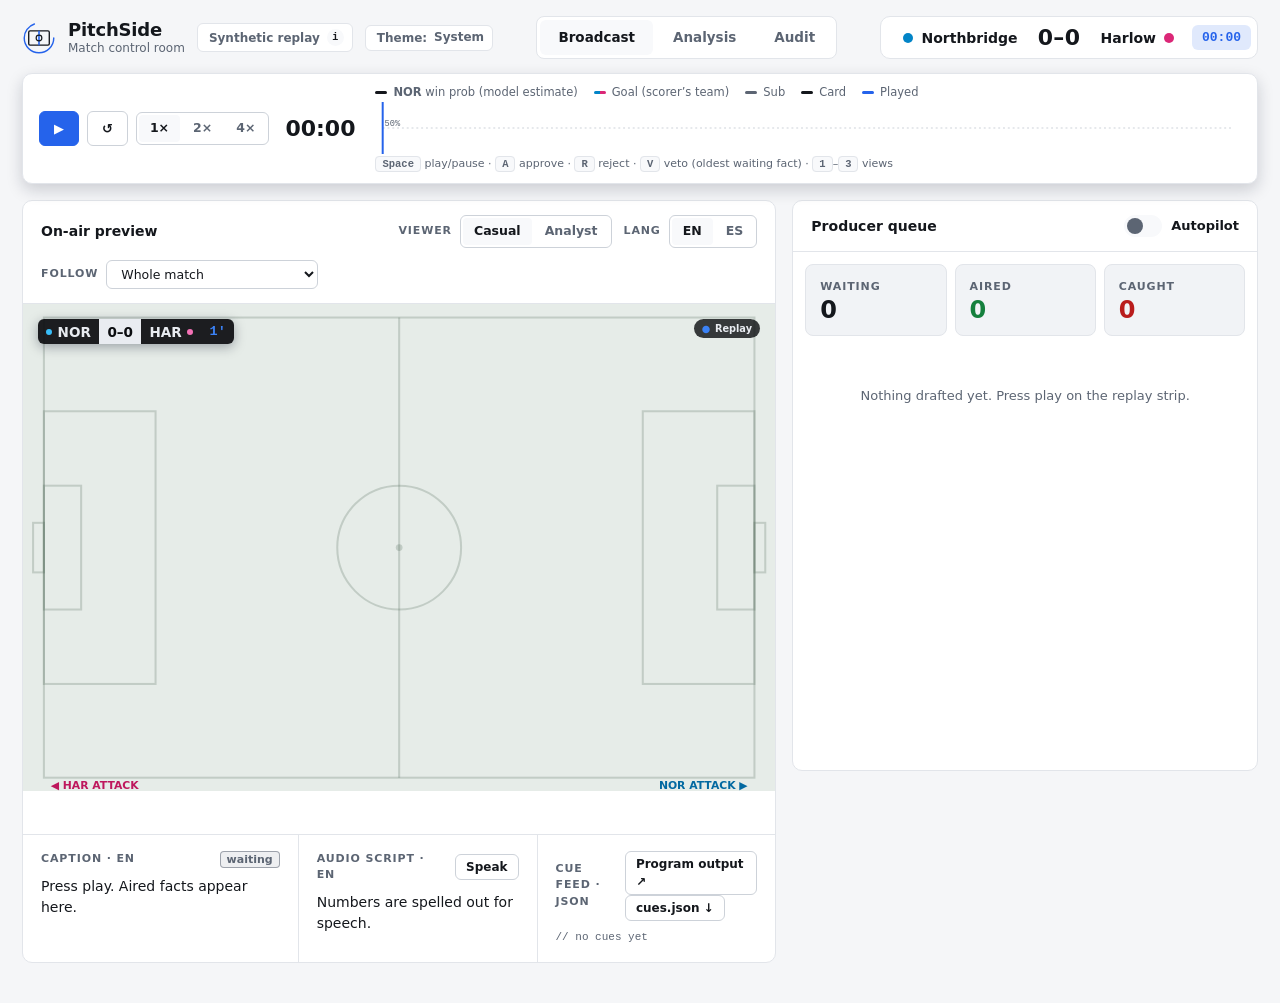
==== commit 6b8a547d: "R1 polish: match the mockup's look within the current layout Styles only, no layout or data changes;" ====
--- a/docs/index.html
+++ b/docs/index.html
@@ -106,7 +106,7 @@
     <div class="pad"><svg id="shotmap" viewBox="-2 -2 109 72" role="img" aria-label="Shot locations up to the replay clock"></svg><div class="note" id="shot-note"></div></div></div>
   <div class="panel"><div class="ph"><h2>Team comparison</h2><span class="sp lbl" id="cmp-t">to 0'</span></div>
     <div class="pad"><div class="cmp" id="cmp"></div><div class="note">Counts and xG come from the synthetic event log; win probability is a model estimate.</div></div></div>
-  <div class="panel wide"><div class="ph"><h2>Attack lanes</h2><span class="sp lbl" id="lanes-t">Trailing window · Beta-Binomial hedge, Wilson for comparison</span></div>
+  <div class="panel wide"><div class="ph"><h2>Attack lanes</h2><span class="sp lbl long" id="lanes-t">Trailing window · Beta-Binomial hedge, Wilson for comparison</span></div>
     <div class="pad lanes2"><div id="lanes-h"></div><div id="lanes-a"></div></div></div>
   <div class="panel wide"><div class="ph"><h2>Threat map</h2><span class="sp lbl">Expected threat (xT) · model · top 5 gains so far</span></div>
     <div class="pad"><div class="lanes2"><div id="xt-h"></div><div id="xt-a"></div></div>
--- a/docs/styles.css
+++ b/docs/styles.css
@@ -16,7 +16,7 @@
   --accent:#3B82F6; --accent-ink:#0B0D10;  /* accent-ink: chosen; white on this accent is 3.7:1 */
   --verified:#22C55E; --corrected:#F5B83D; --rejected:#EF4444;
   --home:#38BDF8; --away:#F472B6; --home-text:#38BDF8; --away-text:#F472B6;
-  --pitch:#17261C; --pitch-2:#1A2B20; --pitch-line:#FFFFFF;  /* pitch: chosen */
+  --pitch:#101A15; --pitch-line:#FFFFFF;  /* pitch: chosen, flat as in design/redesign_mockup.png */
   --grp-1:#2DD4BF; --grp-2:#94A3B8; --grp-3:#A5B4FC; --grp-4:#E9ECF1; --grp-5:#D6C7A1; --grp-ink:#0B0D10;  /* pass-network groups: chosen */
   --shadow:#000000;
   --air-bg:#0B0D10; --air-panel:#13161B; --air-panel-2:#181C22; --air-inset:#0F1216;
@@ -26,7 +26,7 @@
   --disp:"Segoe UI Variable Display","Segoe UI",system-ui,-apple-system,"Helvetica Neue",Arial,sans-serif;
   --body:"Segoe UI Variable","Segoe UI",system-ui,-apple-system,"Helvetica Neue",Arial,sans-serif;
   --mono:ui-monospace,"SF Mono","Cascadia Mono",Menlo,Consolas,monospace;
-  --r:16px; --r-sm:12px;
+  --r:10px; --r-sm:8px; --r-xs:6px;
   --ease:cubic-bezier(.22,.9,.28,1);
 }
 /* Light theme, twice: once for the system setting, once for the toggle. Keep the two equal
@@ -39,7 +39,7 @@
   --accent:#2563EB; --accent-ink:#FFFFFF;
   --verified:#15803D; --corrected:#B45309; --rejected:#B91C1C;
   --home:#0284C7; --away:#DB2777; --home-text:#0369A1; --away-text:#BE185D;
-  --pitch:#D7EBDC; --pitch-2:#CDE5D3; --pitch-line:#1F5130;
+  --pitch:#E6ECE8; --pitch-line:#3F5A48;
   --grp-1:#0F766E; --grp-2:#64748B; --grp-3:#4F46E5; --grp-4:#14171C; --grp-5:#8A6D3B; --grp-ink:#FFFFFF;
   --shadow:#0F172A;
   color-scheme:light;
@@ -52,22 +52,23 @@
   --accent:#2563EB; --accent-ink:#FFFFFF;
   --verified:#15803D; --corrected:#B45309; --rejected:#B91C1C;
   --home:#0284C7; --away:#DB2777; --home-text:#0369A1; --away-text:#BE185D;
-  --pitch:#D7EBDC; --pitch-2:#CDE5D3; --pitch-line:#1F5130;
+  --pitch:#E6ECE8; --pitch-line:#3F5A48;
   --grp-1:#0F766E; --grp-2:#64748B; --grp-3:#4F46E5; --grp-4:#14171C; --grp-5:#8A6D3B; --grp-ink:#FFFFFF;
   --shadow:#0F172A;
   color-scheme:light;
 }
-body[data-mode="analyst"]{--r:12px;--r-sm:9px}
+body[data-mode="analyst"]{--r:8px;--r-sm:6px}
 *{box-sizing:border-box}
 html,body{margin:0}
 body{background:var(--bg);color:var(--text);font:14px/1.5 var(--body);-webkit-font-smoothing:antialiased;min-height:100vh;overflow-x:hidden}
 button,select{font:inherit;color:inherit}
 :focus-visible{outline:2px solid var(--accent);outline-offset:2px;border-radius:6px}
 .num{font-variant-numeric:tabular-nums}
-.lbl{font-size:12px;color:var(--muted);font-weight:600}
+.lbl{font-size:11px;color:var(--muted);font-weight:600;text-transform:uppercase;letter-spacing:.08em}
+.lbl.long{text-transform:none;letter-spacing:0;font-size:12px}
 .sr-only{position:absolute;width:1px;height:1px;padding:0;margin:-1px;overflow:hidden;clip:rect(0 0 0 0);white-space:nowrap;border:0}
 .wrap{max-width:1460px;margin:0 auto;padding:0 22px 40px}
-.skip{position:fixed;top:-60px;left:16px;z-index:99;background:var(--accent);color:var(--accent-ink);font-weight:700;padding:10px 18px;border-radius:10px;text-decoration:none}
+.skip{position:fixed;top:-60px;left:16px;z-index:99;background:var(--accent);color:var(--accent-ink);font-weight:700;padding:10px 18px;border-radius:var(--r-xs);text-decoration:none}
 .skip:focus{top:14px}
 .err{margin:40px auto;max-width:640px;padding:18px 20px;border:1px solid var(--rejected);border-radius:var(--r);background:color-mix(in srgb,var(--rejected) 8%,transparent)}
 .err code{font-family:var(--mono);color:var(--text)}
@@ -79,19 +80,19 @@
 .mk-a{stroke:var(--accent)} .mk-t{stroke:var(--text)}
 .brand b{display:block;font:700 18px var(--disp);letter-spacing:-.01em}
 .brand span{display:block;font-size:12px;color:var(--muted);margin-top:-1px}
-nav.views{display:flex;gap:2px;justify-self:center;background:var(--card);border-radius:99px;padding:4px}
-nav.views button{background:none;border:0;padding:8px 20px;cursor:pointer;color:var(--muted);font-weight:600;font-size:14px;border-radius:99px}
+nav.views{display:flex;gap:2px;justify-self:center;background:var(--card);border:1px solid var(--line);border-radius:var(--r-sm);padding:3px}
+nav.views button{background:none;border:0;padding:7px 18px;cursor:pointer;color:var(--muted);font-weight:600;font-size:13.5px;border-radius:var(--r-xs)}
 nav.views button:hover{color:var(--text)}
 nav.views button[aria-selected="true"]{color:var(--text);background:var(--card-2)}
-.match{display:flex;align-items:center;gap:2px;border-radius:var(--r);background:var(--card);padding:6px 6px 6px 14px}
+.match{display:flex;align-items:center;gap:2px;border:1px solid var(--line);border-radius:var(--r);background:var(--card);padding:6px 6px 6px 14px}
 .match .tm{display:flex;align-items:center;gap:8px;padding:4px 8px;font:600 14px var(--disp)}
 .match .tm i{width:10px;height:10px;border-radius:50%}
 .match .sc{padding:2px 10px;font:700 22px var(--disp);letter-spacing:.02em}
 .match .ab{display:none}
-.match .ck{margin-left:8px;padding:5px 10px;border-radius:99px;background:color-mix(in srgb,var(--accent) 14%,transparent);font:600 13px var(--mono);color:var(--accent)}
+.match .ck{margin-left:8px;padding:5px 10px;border-radius:var(--r-xs);background:color-mix(in srgb,var(--accent) 14%,transparent);font:600 13px var(--mono);color:var(--accent)}
 .pop{animation:pop .7s var(--ease)}
 @keyframes pop{35%{transform:scale(1.18);color:var(--accent)}}
-.about{display:inline-flex;align-items:center;gap:7px;background:var(--card);border:0;border-radius:99px;padding:5px 6px 5px 12px;font:600 12px var(--body);color:var(--muted);cursor:pointer}
+.about{display:inline-flex;align-items:center;gap:7px;background:var(--card);border:1px solid var(--line);border-radius:var(--r-xs);padding:5px 8px 5px 11px;font:600 12px var(--body);color:var(--muted);cursor:pointer}
 .about:hover{color:var(--text);background:var(--card-2)}
 .about i{font:700 10px var(--mono);font-style:normal;width:17px;height:17px;border-radius:50%;display:grid;place-items:center;background:var(--card-2);color:var(--text)}
 .facts{margin:0;padding-left:18px;display:grid;gap:10px;color:var(--muted)}
@@ -99,15 +100,15 @@
 
 /* ---------- shared ---------- */
 .view[hidden]{display:none!important}
-.panel{background:var(--card);border-radius:var(--r);min-width:0;overflow:hidden}
+.panel{background:var(--card);border:1px solid var(--line);border-radius:var(--r);min-width:0;overflow:hidden}
 .ph{display:flex;align-items:center;gap:12px;flex-wrap:wrap;padding:14px 18px;border-bottom:1px solid var(--line)}
-.ph h2{margin:0;font:700 15px var(--disp);color:var(--text)}
+.ph h2{margin:0;font:700 14px var(--disp);color:var(--text)}
 .ph .sp{margin-left:auto}
-.seg{display:inline-flex;background:var(--inset);border-radius:99px;padding:3px;gap:2px}
-.seg button{background:none;border:0;padding:5px 13px;cursor:pointer;font-weight:600;font-size:12.5px;color:var(--muted);border-radius:99px}
+.seg{display:inline-flex;background:var(--card);border:1px solid var(--line-2);border-radius:var(--r-xs);padding:2px;gap:2px}
+.seg button{background:none;border:0;padding:4px 11px;cursor:pointer;font-weight:600;font-size:12.5px;color:var(--muted);border-radius:4px}
 .seg button:hover{color:var(--text)}
 .seg button[aria-pressed="true"]{background:var(--card-2);color:var(--text)}
-select{background:var(--inset);border:1px solid var(--line2);border-radius:99px;padding:6px 12px;font-size:12.5px;cursor:pointer}
+select{background:var(--card);border:1px solid var(--line-2);border-radius:var(--r-xs);padding:5px 10px;font-size:12.5px;cursor:pointer}
 .ctl{display:flex;align-items:center;gap:8px}
 .tog{display:inline-flex;align-items:center;gap:9px;cursor:pointer;font-size:13px;font-weight:600;position:relative}
 .tog input{position:absolute;opacity:0;width:38px;height:22px;margin:0;z-index:1;cursor:pointer}
@@ -116,14 +117,14 @@
 .tog input:checked+i{background:var(--accent)}
 .tog input:checked+i::after{left:19px;background:var(--accent-ink)}
 .tog input:focus-visible+i{outline:2px solid var(--accent);outline-offset:2px}
-.btn{background:var(--card-2);border:0;border-radius:99px;padding:8px 15px;cursor:pointer;font-weight:600;font-size:13px;text-decoration:none;display:inline-block;color:var(--text)}
-.btn:hover{background:var(--line-2)}
-.btn.go{background:var(--accent);color:var(--accent-ink)}
+.btn{background:var(--card);border:1px solid var(--line-2);border-radius:var(--r-xs);padding:7px 14px;cursor:pointer;font-weight:600;font-size:13px;text-decoration:none;display:inline-block;color:var(--text)}
+.btn:hover{background:var(--card-2)}
+.btn.go{background:var(--accent);border-color:var(--accent);color:var(--accent-ink)}
 .btn.go:hover{background:color-mix(in srgb,var(--accent) 85%,var(--text))}
-.btn.no{color:var(--rejected);background:color-mix(in srgb,var(--rejected) 10%,transparent)}
+.btn.no{color:var(--rejected);background:color-mix(in srgb,var(--rejected) 8%,transparent);border-color:color-mix(in srgb,var(--rejected) 35%,transparent)}
 .btn.no:hover{background:color-mix(in srgb,var(--rejected) 18%,transparent)}
-.btn.xs{padding:4px 11px;font-size:12px}
-.tag{display:inline-flex;align-items:center;gap:4px;font:600 11px var(--body);padding:2px 9px;border-radius:99px;background:color-mix(in srgb,currentColor 14%,transparent);white-space:nowrap}
+.btn.xs{padding:3px 10px;font-size:12px}
+.tag{display:inline-flex;align-items:center;gap:4px;font:600 11px var(--body);padding:1px 6px;border-radius:4px;border:1px solid color-mix(in srgb,currentColor 55%,transparent);background:color-mix(in srgb,currentColor 10%,transparent);white-space:nowrap}
 /* Status classes: verifier outcomes and tiers only. */
 .c-verified{color:var(--verified)} .c-corrected{color:var(--corrected)} .c-rejected{color:var(--rejected)}
 .c-accent{color:var(--accent)} .c-muted{color:var(--muted)} .c-text{color:var(--text)}
@@ -142,7 +143,7 @@
 .live{position:absolute;right:2cqw;top:2cqw;font:600 1.3cqw var(--body);padding:.5cqw 1.1cqw;border-radius:99px;color:var(--air-text);background:color-mix(in srgb,var(--air-bg) 80%,transparent);display:flex;gap:.6cqw;align-items:center}
 .live b{color:var(--air-accent)}
 .feed{display:grid;grid-template-columns:repeat(4,minmax(0,1fr));gap:6px;margin:0;padding:10px 18px;list-style:none;font:500 12px var(--body);color:var(--muted);border-bottom:1px solid var(--line);min-height:44px}
-.feed li{background:var(--inset);padding:5px 10px;border-radius:8px;border-left:3px solid var(--line2);white-space:nowrap;overflow:hidden;text-overflow:ellipsis}
+.feed li{background:var(--inset);padding:5px 10px;border-radius:var(--r-xs);border-left:3px solid var(--line-2);white-space:nowrap;overflow:hidden;text-overflow:ellipsis}
 .feed li.home{border-left-color:var(--home)} .feed li.away{border-left-color:var(--away)}
 .feed li:first-child{color:var(--text)}
 .lt{position:absolute;left:2.5cqw;bottom:2.5cqw;width:min(80cqw,100% - 5cqw);border-radius:1.2cqw;overflow:hidden;color:var(--air-text);box-shadow:0 .8cqw 3cqw color-mix(in srgb,var(--shadow) 45%,transparent);opacity:0;visibility:hidden;transform:translateY(2cqw);transition:opacity .35s,transform .45s var(--ease),visibility 0s .45s;z-index:2}
@@ -168,12 +169,12 @@
 
 .queue{display:flex;flex-direction:column;max-height:calc(100vh - 225px);min-height:430px;overflow:auto}
 .qhead{display:grid;grid-template-columns:repeat(3,1fr);gap:8px;padding:12px 12px 4px}
-.qhead div{padding:10px 14px;background:var(--inset);border-radius:var(--r-sm)}
+.qhead div{padding:10px 14px;background:var(--inset);border:1px solid var(--line);border-radius:var(--r-sm)}
 .qhead b{display:block;font:700 24px var(--disp);line-height:1.2}
 .rows{padding:12px;display:flex;flex-direction:column;gap:8px}
 .empty{color:var(--muted);padding:34px 16px;text-align:center;font-size:13px}
-.row{position:relative;background:var(--card-2);border-radius:var(--r-sm);padding:12px 14px 13px 17px;overflow:hidden}
-.row::before{content:"";position:absolute;left:0;top:0;bottom:0;width:4px;background:var(--line2)}
+.row{position:relative;background:var(--card-2);border:1px solid var(--line);border-radius:var(--r-sm);padding:12px 14px 13px 17px;overflow:hidden}
+.row::before{content:"";position:absolute;left:0;top:0;bottom:0;width:3px;background:var(--line-2)}
 .row.fresh{animation:rowIn .5s var(--ease) both}
 @keyframes rowIn{from{opacity:0;transform:translateY(14px)}}
 .row.T0::before,.row.T1::before{background:var(--verified)} .row.T2::before{background:var(--corrected)}
@@ -193,7 +194,7 @@
 .row .tbar i{display:block;height:100%;background:var(--corrected);transform-origin:left}
 .row.T1 .tbar i{background:var(--verified)}
 .chk{display:flex;gap:4px;margin-top:8px;flex-wrap:wrap}
-.chk span{font-family:var(--mono);font-size:10.5px;padding:2px 8px;border-radius:99px;background:color-mix(in srgb,var(--verified) 12%,transparent);color:var(--verified)}
+.chk span{font-family:var(--mono);font-size:10.5px;padding:1px 6px;border-radius:4px;background:color-mix(in srgb,var(--verified) 12%,transparent);color:var(--verified)}
 .chk span.f{background:color-mix(in srgb,var(--rejected) 14%,transparent);color:var(--rejected)}
 body[data-mode="casual"] .row p{font-size:15.5px}
 body[data-mode="analyst"] .row p{font-size:13px}
@@ -219,12 +220,12 @@
 .lane{display:grid;grid-template-columns:62px 1fr 150px;gap:12px;align-items:center;margin:10px 0}
 .lane svg{height:22px}
 .lane .val{font-family:var(--mono);font-size:12px;color:var(--muted);text-align:right}
-.hedge{display:flex;gap:12px;align-items:center;margin-top:12px;padding:10px 14px;border-radius:var(--r-sm);background:var(--card-2);font-size:13px}
+.hedge{display:flex;gap:12px;align-items:center;margin-top:12px;padding:10px 14px;border:1px solid var(--line);border-radius:var(--r-sm);background:var(--card-2);font-size:13px}
 
 /* ---------- audit ---------- */
 .au{display:grid;grid-template-columns:minmax(0,1.6fr) minmax(300px,1fr);gap:16px;margin-top:16px;align-items:start}
 .flow{display:grid;grid-template-columns:repeat(4,1fr);gap:8px;padding:12px}
-.flow div{padding:12px 14px;background:var(--inset);border-radius:var(--r-sm)}
+.flow div{padding:12px 14px;background:var(--inset);border:1px solid var(--line);border-radius:var(--r-sm)}
 .flow b{display:block;font:700 22px var(--disp)}
 .flow span{font-size:12px;color:var(--muted)}
 .build{padding:12px 18px;font-size:12.5px;color:var(--muted);border-bottom:1px solid var(--line)}
@@ -245,19 +246,19 @@
 .note{font-size:12px;color:var(--muted)}
 
 /* ---------- match strip ---------- */
-.strip{position:sticky;top:0;z-index:20;background:var(--card);border-radius:var(--r);box-shadow:0 8px 24px color-mix(in srgb,var(--shadow) 35%,transparent)}
+.strip{position:sticky;top:0;z-index:20;background:var(--card);border:1px solid var(--line);border-radius:var(--r);box-shadow:0 6px 16px color-mix(in srgb,var(--shadow) 18%,transparent)}
 .strip .in{padding:10px 16px;display:grid;grid-template-columns:auto auto 1fr;gap:16px;align-items:center}
 .strip .pl{display:flex;gap:8px;align-items:center;flex-wrap:wrap}
 .strip .pl .btn{min-width:40px;text-align:center}
 .strip .clk{font:700 22px var(--disp);min-width:74px}
 .keys{font-size:11px;color:var(--muted);margin-top:2px}
-kbd{font:600 10.5px var(--mono);background:var(--card-2);border-radius:5px;padding:1px 6px;color:var(--muted)}
+kbd{font:600 10.5px var(--mono);background:var(--card-2);border:1px solid var(--line);border-radius:4px;padding:1px 6px;color:var(--muted)}
 #ribbon{width:100%;height:52px;display:block}
 .rl{font-size:9px;fill:var(--muted);font-family:var(--mono)}
 .legend{display:flex;gap:16px;font-size:11.5px;color:var(--muted);margin-bottom:1px;flex-wrap:wrap}
 .legend i{display:inline-block;width:12px;height:3px;border-radius:2px;vertical-align:middle;margin-right:6px}
 
-dialog{background:var(--card);color:var(--text);border:0;border-radius:var(--r);padding:0;width:min(720px,94vw);box-shadow:0 20px 60px color-mix(in srgb,var(--shadow) 60%,transparent)}
+dialog{background:var(--card);color:var(--text);border:1px solid var(--line-2);border-radius:var(--r);padding:0;width:min(720px,94vw);box-shadow:0 20px 60px color-mix(in srgb,var(--shadow) 60%,transparent)}
 dialog::backdrop{background:color-mix(in srgb,var(--shadow) 70%,transparent)}
 dialog .body{padding:18px;max-height:70vh;overflow:auto}
 dialog .claim{font:700 16px var(--disp);margin:0 0 14px;line-height:1.45}
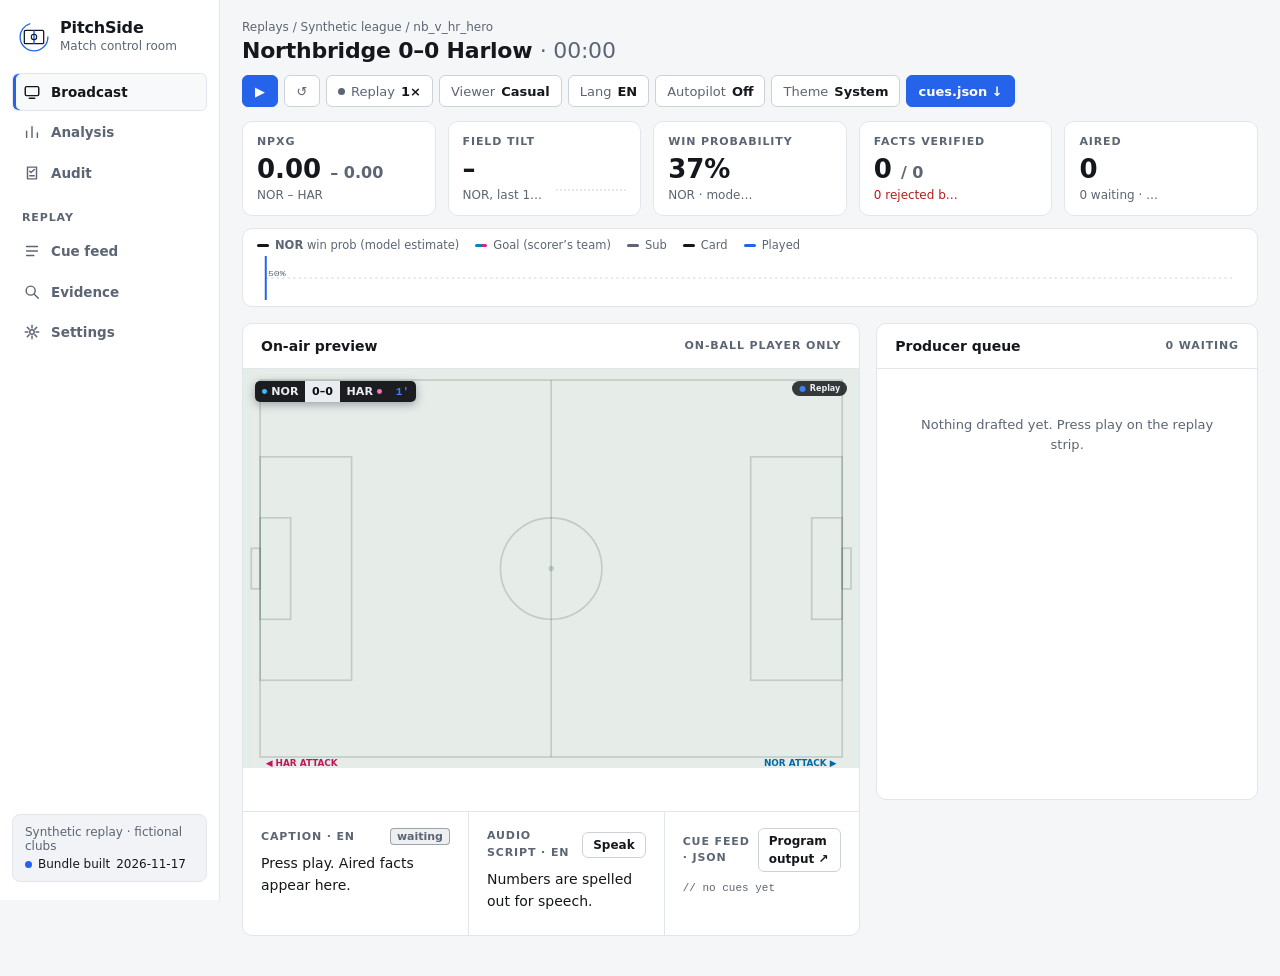
==== commit ce117596: "R2 (2/2): sidebar, header pills and KPI row, as in the mockup The page shell of design/redesign_mock" ====
--- a/docs/index.html
+++ b/docs/index.html
@@ -9,10 +9,11 @@
 <link rel="stylesheet" href="styles.css">
 </head>
 <body data-mode="casual">
-<a class="skip" href="#view-bc">Skip to broadcast</a>
-<div class="wrap">
+<a class="skip" href="#main">Skip to content</a>
+<div class="app">
 
-<header class="top">
+<!-- ===================== SIDEBAR ===================== -->
+<aside class="side" aria-label="Sidebar">
   <div class="brand">
     <svg class="mark" viewBox="0 0 38 38" aria-hidden="true">
       <circle cx="19" cy="19" r="16.5" fill="none" class="mk-a" stroke-width="1.6" stroke-dasharray="72 32" stroke-linecap="round"/>
@@ -20,38 +21,60 @@
       <line x1="19" y1="11" x2="19" y2="27" class="mk-a" stroke-width="1.8"/>
       <circle cx="19" cy="19" r="3.2" fill="none" class="mk-t" stroke-width="1.3"/>
     </svg>
-    <div><b>PitchSide</b><span>Match control room</span></div>
-    <button class="about" id="about" type="button" aria-haspopup="dialog">Synthetic replay <i>i</i></button>
-    <button class="about" id="theme" type="button" title="Theme: follow the system, or force light or dark">Theme: <span id="theme-v">System</span></button>
+    <div class="txt"><b>PitchSide</b><span>Match control room</span></div>
   </div>
-  <nav class="views" role="tablist" aria-label="Views">
-    <button type="button" role="tab" aria-selected="true" aria-controls="view-bc" data-view="bc" id="v-bc">Broadcast</button>
-    <button type="button" role="tab" aria-selected="false" aria-controls="view-an" data-view="an" id="v-an">Analysis</button>
-    <button type="button" role="tab" aria-selected="false" aria-controls="view-au" data-view="au" id="v-au">Audit</button>
+  <nav class="views" role="tablist" aria-label="Views" aria-orientation="vertical">
+    <button type="button" class="nav" role="tab" aria-selected="true" aria-controls="view-bc" data-view="bc" id="v-bc"><svg viewBox="0 0 20 20" aria-hidden="true"><rect x="2.5" y="4" width="15" height="10" rx="1.5"/><path d="M7 17h6"/></svg><span>Broadcast</span></button>
+    <button type="button" class="nav" role="tab" aria-selected="false" aria-controls="view-an" data-view="an" id="v-an"><svg viewBox="0 0 20 20" aria-hidden="true"><path d="M4 16V9M10 16V4M16 16v-5"/></svg><span>Analysis</span></button>
+    <button type="button" class="nav" role="tab" aria-selected="false" aria-controls="view-au" data-view="au" id="v-au"><svg viewBox="0 0 20 20" aria-hidden="true"><path d="M5 3.5h10v13H5z"/><path d="M7.5 8l1.5 1.5L12.5 6M7.5 13h5"/></svg><span>Audit</span></button>
   </nav>
-  <div class="match num" role="group" aria-label="Score">
-    <div class="tm"><i style="background:var(--home)"></i><span id="home-name">HOME</span><b class="ab" id="home-ab"></b></div>
-    <div class="sc" id="score" aria-live="polite">0–0</div>
-    <div class="tm"><b class="ab" id="away-ab"></b><span id="away-name">AWAY</span><i style="background:var(--away)"></i></div>
-    <div class="ck" id="clock">00:00</div>
+  <div class="grp" role="group" aria-labelledby="grp-replay">
+    <h2 class="lbl" id="grp-replay">Replay</h2>
+    <button type="button" class="nav" id="go-cues"><svg viewBox="0 0 20 20" aria-hidden="true"><path d="M4 5h12M4 10h12M4 15h8"/></svg><span>Cue feed</span></button>
+    <button type="button" class="nav" id="go-ev" aria-haspopup="dialog"><svg viewBox="0 0 20 20" aria-hidden="true"><circle cx="8.5" cy="8.5" r="5"/><path d="M12.5 12.5L17 17"/></svg><span>Evidence</span></button>
+    <button type="button" class="nav" id="go-set" aria-haspopup="dialog"><svg viewBox="0 0 20 20" aria-hidden="true"><circle cx="10" cy="10" r="2.5"/><path d="M10 2.5v3M10 14.5v3M2.5 10h3M14.5 10h3M4.7 4.7l2.1 2.1M13.2 13.2l2.1 2.1M4.7 15.3l2.1-2.1M13.2 6.8l2.1-2.1"/></svg><span>Settings</span></button>
+  </div>
+  <button type="button" class="foot" id="about" aria-haspopup="dialog"><svg viewBox="0 0 20 20" aria-hidden="true"><circle cx="10" cy="10" r="7.5"/><path d="M10 9v5M10 6.2v.1"/></svg><span class="txt">Synthetic replay · fictional clubs <span class="sr-only">(about this replay)</span></span><span class="built"><i aria-hidden="true"></i><span class="txt">Bundle built </span><time id="built"></time></span></button>
+</aside>
+
+<div class="main" id="main" tabindex="-1">
+
+<!-- ===================== HEADER ===================== -->
+<header class="top">
+  <div class="title">
+    <div class="crumb">Replays / Synthetic league / <span id="match-id"></span></div>
+    <h1 class="num"><span class="tm"><span id="home-name">HOME</span><b class="ab" id="home-ab"></b></span> <span id="score" aria-live="polite">0–0</span> <span class="tm"><span id="away-name">AWAY</span><b class="ab" id="away-ab"></b></span> <span class="ck">· <span id="clock">00:00</span></span></h1>
+  </div>
+  <div class="pills" role="toolbar" aria-label="Replay controls">
+    <button type="button" class="pill go" id="play" aria-label="Play">▶</button>
+    <button type="button" class="pill" id="restart" aria-label="Restart">↺</button>
+    <button type="button" class="pill" id="speed" data-speed="1"><i class="dot" aria-hidden="true"></i>Replay <b>1×</b></button>
+    <button type="button" class="pill" id="depth">Viewer <b>Casual</b></button>
+    <button type="button" class="pill" id="lang">Lang <b>EN</b></button>
+    <button type="button" class="pill" id="auto" aria-pressed="false">Autopilot <b>Off</b></button>
+    <button type="button" class="pill" id="theme" title="Theme: follow the system, or force light or dark">Theme <b id="theme-v">System</b></button>
+    <a class="pill acc" id="dl" href="data/cues.json" download="cues.json">cues.json ↓</a>
   </div>
 </header>
 
-<!-- ===================== MATCH STRIP ===================== -->
-<div class="strip" role="region" aria-label="Replay controls">
-  <div class="in">
-    <div class="pl">
-      <button type="button" class="btn go" id="play" aria-label="Play">▶</button>
-      <button type="button" class="btn" id="restart" aria-label="Restart">↺</button>
-      <div class="seg" role="group" aria-label="Replay speed"><button type="button" data-speed="1" aria-pressed="true">1×</button><button type="button" data-speed="2" aria-pressed="false">2×</button><button type="button" data-speed="4" aria-pressed="false">4×</button></div>
-    </div>
-    <div class="clk num" id="clk2" aria-hidden="true">00:00</div>
-    <div class="rib">
-      <div class="legend"><span><i style="background:var(--text)"></i><b id="wp-name">Home</b> win prob (model estimate)</span><span><i style="background:linear-gradient(90deg,var(--home) 50%,var(--away) 50%)"></i>Goal (scorer&rsquo;s team)</span><span><i style="background:var(--muted)"></i>Sub</span><span><i style="background:var(--text)"></i>Card</span><span><i style="background:var(--accent)"></i>Played</span></div>
-      <svg id="ribbon" viewBox="0 0 900 52" preserveAspectRatio="none" role="img" aria-label="Match timeline: home win probability (model estimate), goals, substitutions and cards"></svg>
-      <div class="keys"><kbd>Space</kbd> play/pause · <kbd>A</kbd> approve · <kbd>R</kbd> reject · <kbd>V</kbd> veto (oldest waiting fact) · <kbd>1</kbd>–<kbd>3</kbd> views</div>
-    </div>
-  </div>
+<!-- ===================== KPI ROW ===================== -->
+<section class="kpis num" aria-label="Match indicators up to the replay clock">
+  <div class="kpi" id="kpi-npxg" title="Non-penalty expected goals, a model estimate. The simulator awards no penalties, so on this match npxG equals xG.">
+    <h3 class="lbl">npxG</h3><p class="v"><b id="k-npxg-h">0.00</b> <span id="k-npxg-a">– 0.00</span></p><p class="s" id="k-npxg-s">HOME – AWAY</p><svg class="spark" id="sp-npxg" viewBox="0 0 100 28" preserveAspectRatio="none" aria-hidden="true"></svg></div>
+  <div class="kpi" id="kpi-tilt" title="Field tilt: the team's share of both teams' passes that start in the final third it attacks, over a trailing window.">
+    <h3 class="lbl">Field tilt</h3><p class="v"><b id="k-tilt">–</b></p><p class="s" id="k-tilt-s"></p><svg class="spark" id="sp-tilt" viewBox="0 0 100 28" preserveAspectRatio="none" aria-hidden="true"></svg></div>
+  <div class="kpi" id="kpi-wp" title="Win probability from a simple Poisson model: a model estimate, not a prediction about real football.">
+    <h3 class="lbl">Win probability</h3><p class="v"><b id="k-wp">–</b></p><p class="s" id="k-wp-s">model estimate</p><svg class="spark" id="sp-wp" viewBox="0 0 100 28" preserveAspectRatio="none" aria-hidden="true"></svg></div>
+  <div class="kpi" id="kpi-ver" title="Drafted facts that passed the verifier (verified or corrected), out of all drafted so far.">
+    <h3 class="lbl">Facts verified</h3><p class="v"><b id="k-ver">0</b> <span id="k-ver-n">/ 0</span></p><p class="s c-rejected" id="k-ver-s">0 rejected by verifier</p><svg class="spark" id="sp-ver" viewBox="0 0 100 28" preserveAspectRatio="none" aria-hidden="true"></svg></div>
+  <div class="kpi" id="kpi-air" title="Facts aired in this replay session; depends on your decisions and the autopilot. Vetoed counts vetoes and producer rejections.">
+    <h3 class="lbl">Aired</h3><p class="v"><b id="k-air">0</b></p><p class="s" id="k-air-s">0 waiting · 0 vetoed</p><svg class="spark" id="sp-air" viewBox="0 0 100 28" preserveAspectRatio="none" aria-hidden="true"></svg></div>
+</section>
+
+<!-- ===================== TIMELINE ===================== -->
+<div class="tl panel" role="region" aria-label="Match timeline">
+  <div class="legend"><span><i style="background:var(--text)"></i><b id="wp-name">Home</b> win prob (model estimate)</span><span><i style="background:linear-gradient(90deg,var(--home) 50%,var(--away) 50%)"></i>Goal (scorer&rsquo;s team)</span><span><i style="background:var(--muted)"></i>Sub</span><span><i style="background:var(--text)"></i>Card</span><span><i style="background:var(--accent)"></i>Played</span></div>
+  <svg id="ribbon" viewBox="0 0 900 52" preserveAspectRatio="none" role="img" aria-label="Match timeline: home win probability (model estimate), goals, substitutions and cards"></svg>
 </div>
 
 <div id="load-error" class="err" role="alert" hidden></div>
@@ -62,12 +85,7 @@
   <div class="panel">
     <div class="ph">
       <h2>On-air preview</h2>
-      <div class="ctl sp"><span class="lbl" id="depth-l">Viewer</span>
-        <div class="seg" role="group" aria-labelledby="depth-l"><button type="button" data-depth="casual" aria-pressed="true">Casual</button><button type="button" data-depth="analyst" aria-pressed="false">Analyst</button></div></div>
-      <div class="ctl"><span class="lbl" id="lang-l">Lang</span>
-        <div class="seg" role="group" aria-labelledby="lang-l"><button type="button" data-lang="en" aria-pressed="true">EN</button><button type="button" data-lang="es" aria-pressed="false">ES</button></div></div>
-      <label class="ctl"><span class="lbl">Follow</span>
-        <select id="follow"><option value="">Whole match</option></select></label>
+      <span class="sp lbl">On-ball player only</span>
     </div>
     <div class="stage">
       <svg id="pitch" viewBox="-2 -2 109 72" role="img" aria-label="Pitch with the latest events at their simulated locations. Only the player on the ball has a position, so other players are not drawn."></svg>
@@ -85,13 +103,12 @@
     <div class="out">
       <section aria-labelledby="cap-h"><h3><span class="lbl" id="cap-h">Caption · EN</span><span class="tag c-muted" id="cap-b">waiting</span></h3><p id="cap-t">Press play. Aired facts appear here.</p></section>
       <section aria-labelledby="aud-h"><h3><span class="lbl" id="aud-h">Audio script · EN</span><button type="button" class="btn xs" id="speak" hidden>Speak</button></h3><p id="aud-t">Numbers are spelled out for speech.</p><p class="note" id="aud-n"></p></section>
-      <section aria-labelledby="cue-h"><h3><span class="lbl" id="cue-h">Cue feed · JSON</span><span class="sp"><a class="btn xs" id="prog" href="overlay.html" target="_blank" rel="noopener" title="Open the transparent 1920x1080 program output (score bug and graphics) in a new tab; it follows this control room">Program output ↗</a> <a class="btn xs" id="dl" href="data/cues.json" download="cues.json">cues.json ↓</a></span></h3><pre id="cue-j">// no cues yet</pre></section>
+      <section aria-labelledby="cue-h" id="cues" tabindex="-1"><h3><span class="lbl" id="cue-h">Cue feed · JSON</span><span class="sp"><a class="btn xs" id="prog" href="overlay.html" target="_blank" rel="noopener" title="Open the transparent 1920x1080 program output (score bug and graphics) in a new tab; it follows this control room">Program output ↗</a></span></h3><pre id="cue-j">// no cues yet</pre></section>
     </div>
   </div>
 
   <div class="panel">
-    <div class="ph"><h2>Producer queue</h2><label class="tog sp"><input type="checkbox" id="auto"><i></i>Autopilot</label></div>
-    <div class="qhead num" id="qhead" role="status" aria-live="polite" aria-atomic="true"></div>
+    <div class="ph"><h2>Producer queue</h2><span class="sp lbl" id="qhead" role="status" aria-live="polite" aria-atomic="true"><b>0</b> waiting</span></div>
     <div class="queue" role="region" aria-label="Drafted facts"><div class="rows" id="rows"></div></div>
   </div>
  </div>
@@ -141,8 +158,18 @@
 </section>
 
 </div>
+</div>
 
-
+<dialog id="setdlg" aria-labelledby="set-t">
+  <div class="ph"><h2 id="set-t">Settings</h2><button type="button" class="btn xs sp" id="set-x">Close</button></div>
+  <div class="body">
+    <label class="ctl"><span class="lbl">Follow</span>
+      <select id="follow"><option value="">Whole match</option></select></label>
+    <p class="note">Following a player keeps their facts in the queue and outlines their shots and moves.</p>
+    <h3 class="lbl">Keyboard</h3>
+    <p class="keys"><kbd>Space</kbd> play/pause · <kbd>A</kbd> approve · <kbd>R</kbd> reject · <kbd>V</kbd> veto (oldest waiting fact) · <kbd>1</kbd>–<kbd>3</kbd> views</p>
+  </div>
+</dialog>
 <dialog id="aboutdlg" aria-labelledby="ab-t">
   <div class="ph"><h2 id="ab-t">About this replay</h2><button type="button" class="btn xs sp" id="ab-x">Close</button></div>
   <div class="body"><ul class="facts">
--- a/docs/styles.css
+++ b/docs/styles.css
@@ -67,36 +67,63 @@
 .lbl{font-size:11px;color:var(--muted);font-weight:600;text-transform:uppercase;letter-spacing:.08em}
 .lbl.long{text-transform:none;letter-spacing:0;font-size:12px}
 .sr-only{position:absolute;width:1px;height:1px;padding:0;margin:-1px;overflow:hidden;clip:rect(0 0 0 0);white-space:nowrap;border:0}
-.wrap{max-width:1460px;margin:0 auto;padding:0 22px 40px}
 .skip{position:fixed;top:-60px;left:16px;z-index:99;background:var(--accent);color:var(--accent-ink);font-weight:700;padding:10px 18px;border-radius:var(--r-xs);text-decoration:none}
 .skip:focus{top:14px}
 .err{margin:40px auto;max-width:640px;padding:18px 20px;border:1px solid var(--rejected);border-radius:var(--r);background:color-mix(in srgb,var(--rejected) 8%,transparent)}
 .err code{font-family:var(--mono);color:var(--text)}
 
-/* ---------- top bar ---------- */
-.top{display:grid;grid-template-columns:auto 1fr auto;gap:14px 28px;align-items:center;padding:16px 0 14px}
-.brand{display:flex;align-items:center;gap:12px}
-.brand .mark{width:34px;height:34px;flex:none}
+/* ---------- shell: sidebar and main column (design/redesign_mockup.png) ---------- */
+.app{display:grid;grid-template-columns:220px minmax(0,1fr);min-height:100vh}
+.side{position:sticky;top:0;height:100vh;display:flex;flex-direction:column;gap:18px;padding:18px 12px;background:var(--card);border-right:1px solid var(--line);overflow:auto}
+.main{padding:18px 22px 40px;min-width:0;max-width:1520px;width:100%}
+.main:focus{outline:none}
+.brand{display:flex;align-items:center;gap:10px;padding:0 6px}
+.brand .mark{width:32px;height:32px;flex:none}
 .mk-a{stroke:var(--accent)} .mk-t{stroke:var(--text)}
-.brand b{display:block;font:700 18px var(--disp);letter-spacing:-.01em}
-.brand span{display:block;font-size:12px;color:var(--muted);margin-top:-1px}
-nav.views{display:flex;gap:2px;justify-self:center;background:var(--card);border:1px solid var(--line);border-radius:var(--r-sm);padding:3px}
-nav.views button{background:none;border:0;padding:7px 18px;cursor:pointer;color:var(--muted);font-weight:600;font-size:13.5px;border-radius:var(--r-xs)}
-nav.views button:hover{color:var(--text)}
-nav.views button[aria-selected="true"]{color:var(--text);background:var(--card-2)}
-.match{display:flex;align-items:center;gap:2px;border:1px solid var(--line);border-radius:var(--r);background:var(--card);padding:6px 6px 6px 14px}
-.match .tm{display:flex;align-items:center;gap:8px;padding:4px 8px;font:600 14px var(--disp)}
-.match .tm i{width:10px;height:10px;border-radius:50%}
-.match .sc{padding:2px 10px;font:700 22px var(--disp);letter-spacing:.02em}
-.match .ab{display:none}
-.match .ck{margin-left:8px;padding:5px 10px;border-radius:var(--r-xs);background:color-mix(in srgb,var(--accent) 14%,transparent);font:600 13px var(--mono);color:var(--accent)}
-.pop{animation:pop .7s var(--ease)}
+.brand b{display:block;font:700 16px var(--disp);letter-spacing:-.01em}
+.brand .txt span{display:block;font-size:12px;color:var(--muted)}
+.views,.grp{display:flex;flex-direction:column;gap:2px}
+.grp h2{margin:0 0 4px;padding:0 10px}
+.nav{display:flex;align-items:center;gap:10px;width:100%;background:none;border:1px solid transparent;border-radius:var(--r-xs);padding:8px 10px;cursor:pointer;color:var(--muted);font-weight:600;font-size:13.5px;text-align:left}
+.nav svg,.foot svg{width:18px;height:18px;flex:none;fill:none;stroke:currentColor;stroke-width:1.6;stroke-linecap:round;stroke-linejoin:round}
+.nav:hover{color:var(--text);background:var(--card-2)}
+.nav[aria-selected="true"]{color:var(--text);background:var(--card-2);border-color:var(--line);box-shadow:inset 3px 0 0 var(--accent)}
+.foot{margin-top:auto;display:grid;gap:4px;text-align:left;background:var(--inset);border:1px solid var(--line);border-radius:var(--r-sm);padding:10px 12px;font:500 12px var(--body);color:var(--muted);cursor:pointer}
+.foot:hover{color:var(--text)}
+.foot svg{display:none}
+.foot .built{display:flex;align-items:center;gap:6px;color:var(--text)}
+.foot .built i{width:7px;height:7px;border-radius:50%;background:var(--accent);flex:none}
+
+/* ---------- header ---------- */
+.top{display:flex;flex-wrap:wrap;align-items:flex-end;justify-content:space-between;gap:12px 20px;margin-bottom:14px}
+.crumb{font-size:12px;color:var(--muted)}
+.top h1{margin:2px 0 0;font:700 22px var(--disp);letter-spacing:-.01em}
+.top h1 .ck{color:var(--muted);font-weight:500}
+.top .ab{display:none}
+.pills{display:flex;flex-wrap:wrap;gap:6px;align-items:center}
+.pill{display:inline-flex;align-items:center;justify-content:center;gap:6px;min-height:32px;background:var(--card);border:1px solid var(--line-2);border-radius:var(--r-xs);padding:5px 11px;font:500 13px var(--body);color:var(--muted);cursor:pointer;text-decoration:none;white-space:nowrap}
+.pill b{color:var(--text);font-weight:600}
+.pill:hover{background:var(--card-2);color:var(--text)}
+.pill[aria-pressed="true"]{border-color:var(--accent)}
+.pill.go,.pill.acc{background:var(--accent);border-color:var(--accent);color:var(--accent-ink);font-weight:700}
+.pill.go:hover,.pill.acc:hover{background:color-mix(in srgb,var(--accent) 85%,var(--text));color:var(--accent-ink)}
+.pill.go,#restart{min-width:36px;padding:5px 9px}
+.pill .dot{width:7px;height:7px;border-radius:50%;background:var(--muted)}
+body.playing .pill .dot{background:var(--accent)}
+.pop{animation:pop .7s var(--ease);display:inline-block}
 @keyframes pop{35%{transform:scale(1.18);color:var(--accent)}}
-.about{display:inline-flex;align-items:center;gap:7px;background:var(--card);border:1px solid var(--line);border-radius:var(--r-xs);padding:5px 8px 5px 11px;font:600 12px var(--body);color:var(--muted);cursor:pointer}
-.about:hover{color:var(--text);background:var(--card-2)}
-.about i{font:700 10px var(--mono);font-style:normal;width:17px;height:17px;border-radius:50%;display:grid;place-items:center;background:var(--card-2);color:var(--text)}
 .facts{margin:0;padding-left:18px;display:grid;gap:10px;color:var(--muted)}
 .facts b{color:var(--text)}
+
+/* ---------- KPI row ---------- */
+.kpis{display:grid;grid-template-columns:repeat(5,minmax(0,1fr));gap:12px;margin-bottom:12px}
+.kpi{position:relative;background:var(--card);border:1px solid var(--line);border-radius:var(--r);padding:12px 14px 11px;min-width:0}
+.kpi h3{margin:0}
+.kpi .v{margin:4px 0 0;font:700 26px var(--disp);line-height:1.15;white-space:nowrap}
+.kpi .v span{font-size:16px;color:var(--muted);font-weight:600}
+.kpi .s{margin:2px 0 0;font-size:12px;color:var(--muted);white-space:nowrap;overflow:hidden;text-overflow:ellipsis;max-width:calc(100% - 78px)}
+.kpi .s.c-rejected{color:var(--rejected)}
+.spark{position:absolute;right:12px;bottom:12px;width:72px;height:26px;overflow:visible}
 
 /* ---------- shared ---------- */
 .view[hidden]{display:none!important}
@@ -110,13 +137,6 @@
 .seg button[aria-pressed="true"]{background:var(--card-2);color:var(--text)}
 select{background:var(--card);border:1px solid var(--line-2);border-radius:var(--r-xs);padding:5px 10px;font-size:12.5px;cursor:pointer}
 .ctl{display:flex;align-items:center;gap:8px}
-.tog{display:inline-flex;align-items:center;gap:9px;cursor:pointer;font-size:13px;font-weight:600;position:relative}
-.tog input{position:absolute;opacity:0;width:38px;height:22px;margin:0;z-index:1;cursor:pointer}
-.tog i{width:38px;height:22px;border-radius:99px;background:var(--card-2);position:relative}
-.tog i::after{content:"";position:absolute;left:3px;top:3px;width:16px;height:16px;border-radius:50%;background:var(--muted);transition:.2s var(--ease)}
-.tog input:checked+i{background:var(--accent)}
-.tog input:checked+i::after{left:19px;background:var(--accent-ink)}
-.tog input:focus-visible+i{outline:2px solid var(--accent);outline-offset:2px}
 .btn{background:var(--card);border:1px solid var(--line-2);border-radius:var(--r-xs);padding:7px 14px;cursor:pointer;font-weight:600;font-size:13px;text-decoration:none;display:inline-block;color:var(--text)}
 .btn:hover{background:var(--card-2)}
 .btn.go{background:var(--accent);border-color:var(--accent);color:var(--accent-ink)}
@@ -168,9 +188,6 @@
 .out .note{margin-top:6px}
 
 .queue{display:flex;flex-direction:column;max-height:calc(100vh - 225px);min-height:430px;overflow:auto}
-.qhead{display:grid;grid-template-columns:repeat(3,1fr);gap:8px;padding:12px 12px 4px}
-.qhead div{padding:10px 14px;background:var(--inset);border:1px solid var(--line);border-radius:var(--r-sm)}
-.qhead b{display:block;font:700 24px var(--disp);line-height:1.2}
 .rows{padding:12px;display:flex;flex-direction:column;gap:8px}
 .empty{color:var(--muted);padding:34px 16px;text-align:center;font-size:13px}
 .row{position:relative;background:var(--card-2);border:1px solid var(--line);border-radius:var(--r-sm);padding:12px 14px 13px 17px;overflow:hidden}
@@ -245,18 +262,16 @@
 .log time{font-family:var(--mono);color:var(--muted)}
 .note{font-size:12px;color:var(--muted)}
 
-/* ---------- match strip ---------- */
-.strip{position:sticky;top:0;z-index:20;background:var(--card);border:1px solid var(--line);border-radius:var(--r);box-shadow:0 6px 16px color-mix(in srgb,var(--shadow) 18%,transparent)}
-.strip .in{padding:10px 16px;display:grid;grid-template-columns:auto auto 1fr;gap:16px;align-items:center}
-.strip .pl{display:flex;gap:8px;align-items:center;flex-wrap:wrap}
-.strip .pl .btn{min-width:40px;text-align:center}
-.strip .clk{font:700 22px var(--disp);min-width:74px}
-.keys{font-size:11px;color:var(--muted);margin-top:2px}
+/* ---------- timeline ---------- */
+.tl{padding:8px 14px 6px}
+.keys{font-size:12px;color:var(--muted);line-height:2}
 kbd{font:600 10.5px var(--mono);background:var(--card-2);border:1px solid var(--line);border-radius:4px;padding:1px 6px;color:var(--muted)}
-#ribbon{width:100%;height:52px;display:block}
+#ribbon{width:100%;height:44px;display:block}
 .rl{font-size:9px;fill:var(--muted);font-family:var(--mono)}
 .legend{display:flex;gap:16px;font-size:11.5px;color:var(--muted);margin-bottom:1px;flex-wrap:wrap}
 .legend i{display:inline-block;width:12px;height:3px;border-radius:2px;vertical-align:middle;margin-right:6px}
+dialog .body .ctl{margin-bottom:6px}
+dialog .body h3{margin:18px 0 4px}
 
 dialog{background:var(--card);color:var(--text);border:1px solid var(--line-2);border-radius:var(--r);padding:0;width:min(720px,94vw);box-shadow:0 20px 60px color-mix(in srgb,var(--shadow) 60%,transparent)}
 dialog::backdrop{background:color-mix(in srgb,var(--shadow) 70%,transparent)}
@@ -264,28 +279,43 @@
 dialog .claim{font:700 16px var(--disp);margin:0 0 14px;line-height:1.45}
 dialog .ck{margin:4px 0;font-size:12.5px}
 
-@media (max-width:1080px){
-  .top{grid-template-columns:1fr auto}
-  nav.views{grid-column:1/-1;grid-row:2;justify-self:start}
+/* Below 1100px the sidebar collapses to icons; the labels stay for screen readers. */
+@media (max-width:1100px){
+  .app{grid-template-columns:64px minmax(0,1fr)}
+  .side{padding:14px 8px;align-items:stretch}
+  .side .txt,.nav span,.grp h2{position:absolute;width:1px;height:1px;overflow:hidden;clip:rect(0 0 0 0);white-space:nowrap}
+  .brand{justify-content:center;padding:0}
+  .nav{justify-content:center;padding:9px}
+  .nav[aria-selected="true"]{box-shadow:inset 0 -2px 0 var(--accent)}
+  .foot{justify-items:center;padding:9px}
+  .foot svg{display:block}
+  .foot .built{position:absolute;width:1px;height:1px;overflow:hidden;clip:rect(0 0 0 0);white-space:nowrap}
+  .kpis{grid-template-columns:repeat(3,minmax(0,1fr))}
   .bc,.au,.an,.lanes2{grid-template-columns:1fr}
   .feed{grid-template-columns:repeat(2,minmax(0,1fr))}
   .queue{max-height:none}
-  .keys{display:none}
   .out{grid-template-columns:1fr}
   .out section+section{border-left:0;border-top:1px solid var(--line)}
   .flow{grid-template-columns:repeat(2,1fr)}
 }
-@media (max-width:640px){
-  .wrap{padding:0 12px 24px}
-  .top{grid-template-columns:1fr;gap:10px}
-  .match{justify-self:start}
-  .strip .in{grid-template-columns:auto 1fr;gap:6px 12px;padding:8px 10px}
-  .strip .rib{grid-column:1/-1}
-  .strip .clk{font-size:18px}
-  #ribbon{height:40px}
-  .keys,.legend{display:none}
-  .match .tm span{display:none}
-  .match .ab{display:inline}
+/* Below 700px the sidebar becomes a bottom bar. */
+@media (max-width:700px){
+  .app{display:block}
+  .side{position:fixed;top:auto;bottom:0;left:0;right:0;height:auto;z-index:40;flex-direction:row;justify-content:space-around;gap:0;padding:4px 6px;border-right:0;border-top:1px solid var(--line)}
+  .brand{display:none}
+  .views,.grp{flex-direction:row;gap:0}
+  .foot{margin:0;background:none;border-color:transparent}
+  .main{padding:12px 12px 76px}
+  .top h1{font-size:18px}
+  .top .tm>span{display:none}
+  .top .ab{display:inline}
+  .pill{padding:4px 9px;font-size:12px;min-height:30px}
+  .kpis{grid-template-columns:repeat(2,minmax(0,1fr));gap:8px}
+  .kpi .v{font-size:22px}
+  .kpi .s{max-width:none}
+  .spark{position:static;display:block;width:100%;height:22px;margin-top:6px}
+  #ribbon{height:36px}
+  .legend{display:none}
   .feed{grid-template-columns:1fr}
 }
 @media (prefers-reduced-motion:reduce){
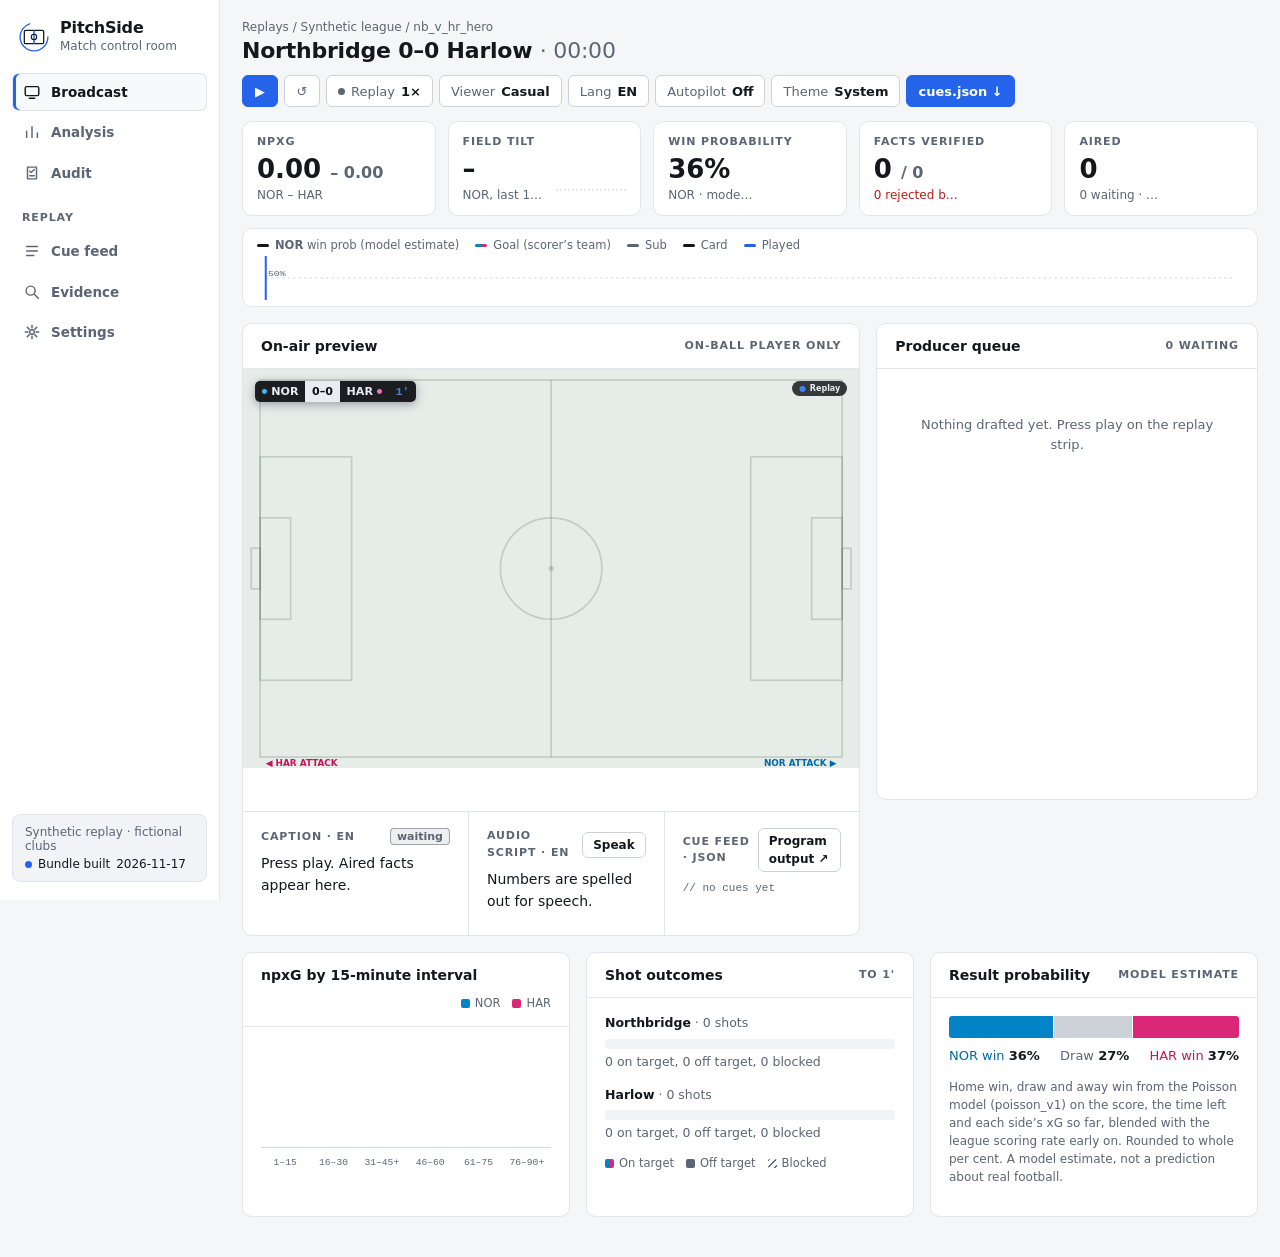
==== commit 5e95e9ab: "R3 (2/2): match-stat charts in Broadcast and Analysis - docs/js/stats.js (pure, tested with node --t" ====
--- a/docs/index.html
+++ b/docs/index.html
@@ -112,6 +112,14 @@
     <div class="queue" role="region" aria-label="Drafted facts"><div class="rows" id="rows"></div></div>
   </div>
  </div>
+ <div class="stats">
+  <div class="panel"><div class="ph"><h2>npxG by 15-minute interval</h2><span class="sp key" id="st-key-bc"></span></div>
+    <div class="pad"><svg id="st-int-bc" class="stint" viewBox="0 0 300 132" role="img" aria-label="npxG by 15-minute interval"></svg></div></div>
+  <div class="panel"><div class="ph"><h2>Shot outcomes</h2><span class="sp lbl" id="st-so-t-bc">to 1'</span></div>
+    <div class="pad"><div id="st-so-bc"></div><div class="key" id="st-so-k-bc"></div></div></div>
+  <div class="panel"><div class="ph"><h2>Result probability</h2><span class="sp lbl">Model estimate</span></div>
+    <div class="pad"><div id="st-rp-bc"></div><p class="note">Home win, draw and away win from the Poisson model (poisson_v1) on the score, the time left and each side&rsquo;s xG so far, blended with the league scoring rate early on. Rounded to whole per cent. A model estimate, not a prediction about real football.</p></div></div>
+ </div>
 </section>
 
 <!-- ===================== 02 ANALYSIS ===================== -->
@@ -123,6 +131,14 @@
     <div class="pad"><svg id="shotmap" viewBox="-2 -2 109 72" role="img" aria-label="Shot locations up to the replay clock"></svg><div class="note" id="shot-note"></div></div></div>
   <div class="panel"><div class="ph"><h2>Team comparison</h2><span class="sp lbl" id="cmp-t">to 0'</span></div>
     <div class="pad"><div class="cmp" id="cmp"></div><div class="note">Counts and xG come from the synthetic event log; win probability is a model estimate.</div></div></div>
+  <div class="wide"><div class="stats">
+    <div class="panel"><div class="ph"><h2>npxG by 15-minute interval</h2><span class="sp key" id="st-key-an"></span></div>
+      <div class="pad"><svg id="st-int-an" class="stint" viewBox="0 0 300 132" role="img" aria-label="npxG by 15-minute interval"></svg></div></div>
+    <div class="panel"><div class="ph"><h2>Shot outcomes</h2><span class="sp lbl" id="st-so-t-an">to 1'</span></div>
+      <div class="pad"><div id="st-so-an"></div><div class="key" id="st-so-k-an"></div></div></div>
+    <div class="panel"><div class="ph"><h2>Result probability</h2><span class="sp lbl">Model estimate</span></div>
+      <div class="pad"><div id="st-rp-an"></div><p class="note">Home win, draw and away win from the Poisson model (poisson_v1) on the score, the time left and each side&rsquo;s xG so far, blended with the league scoring rate early on. Rounded to whole per cent. A model estimate, not a prediction about real football.</p></div></div>
+   </div></div>
   <div class="panel wide"><div class="ph"><h2>Attack lanes</h2><span class="sp lbl long" id="lanes-t">Trailing window · Beta-Binomial hedge, Wilson for comparison</span></div>
     <div class="pad lanes2"><div id="lanes-h"></div><div id="lanes-a"></div></div></div>
   <div class="panel wide"><div class="ph"><h2>Threat map</h2><span class="sp lbl">Expected threat (xT) · model · top 5 gains so far</span></div>
--- a/docs/styles.css
+++ b/docs/styles.css
@@ -268,6 +268,22 @@
 kbd{font:600 10.5px var(--mono);background:var(--card-2);border:1px solid var(--line);border-radius:4px;padding:1px 6px;color:var(--muted)}
 #ribbon{width:100%;height:44px;display:block}
 .rl{font-size:9px;fill:var(--muted);font-family:var(--mono)}
+/* R3 match stats (docs/js/stats.js): Broadcast bottom row and Analysis. */
+.stats{display:grid;grid-template-columns:repeat(3,minmax(0,1fr));gap:16px;margin-top:16px}
+.an .stats{margin-top:0}
+.stint{display:block;width:100%;height:auto}
+.key{display:flex;gap:12px;flex-wrap:wrap;font-size:11.5px;color:var(--muted)}
+.key i{display:inline-block;width:9px;height:9px;border-radius:2px;vertical-align:-1px;margin-right:5px}
+.pad .key{margin-top:12px}
+.so+.so{margin-top:14px}
+.so p{margin:0;font-size:12.5px;color:var(--muted)}
+.so-h b{color:var(--text);font-weight:600}
+.so-bar,.rp-bar{display:flex;height:10px;margin:6px 0 4px;border-radius:3px;overflow:hidden;background:var(--inset)}
+.so-bar i,.rp-bar i{display:block;height:100%}
+.so-bar i+i,.rp-bar i+i{box-shadow:inset 1px 0 0 var(--card)}
+.rp-bar{height:22px;margin-top:2px}
+.rp-n{display:flex;justify-content:space-between;gap:8px;flex-wrap:wrap;margin:8px 0 10px;font-size:13px;color:var(--muted)}
+.rp-n b{font-weight:600;color:var(--text)}
 .legend{display:flex;gap:16px;font-size:11.5px;color:var(--muted);margin-bottom:1px;flex-wrap:wrap}
 .legend i{display:inline-block;width:12px;height:3px;border-radius:2px;vertical-align:middle;margin-right:6px}
 dialog .body .ctl{margin-bottom:6px}
@@ -291,7 +307,7 @@
   .foot svg{display:block}
   .foot .built{position:absolute;width:1px;height:1px;overflow:hidden;clip:rect(0 0 0 0);white-space:nowrap}
   .kpis{grid-template-columns:repeat(3,minmax(0,1fr))}
-  .bc,.au,.an,.lanes2{grid-template-columns:1fr}
+  .bc,.au,.an,.lanes2,.stats{grid-template-columns:1fr}
   .feed{grid-template-columns:repeat(2,minmax(0,1fr))}
   .queue{max-height:none}
   .out{grid-template-columns:1fr}
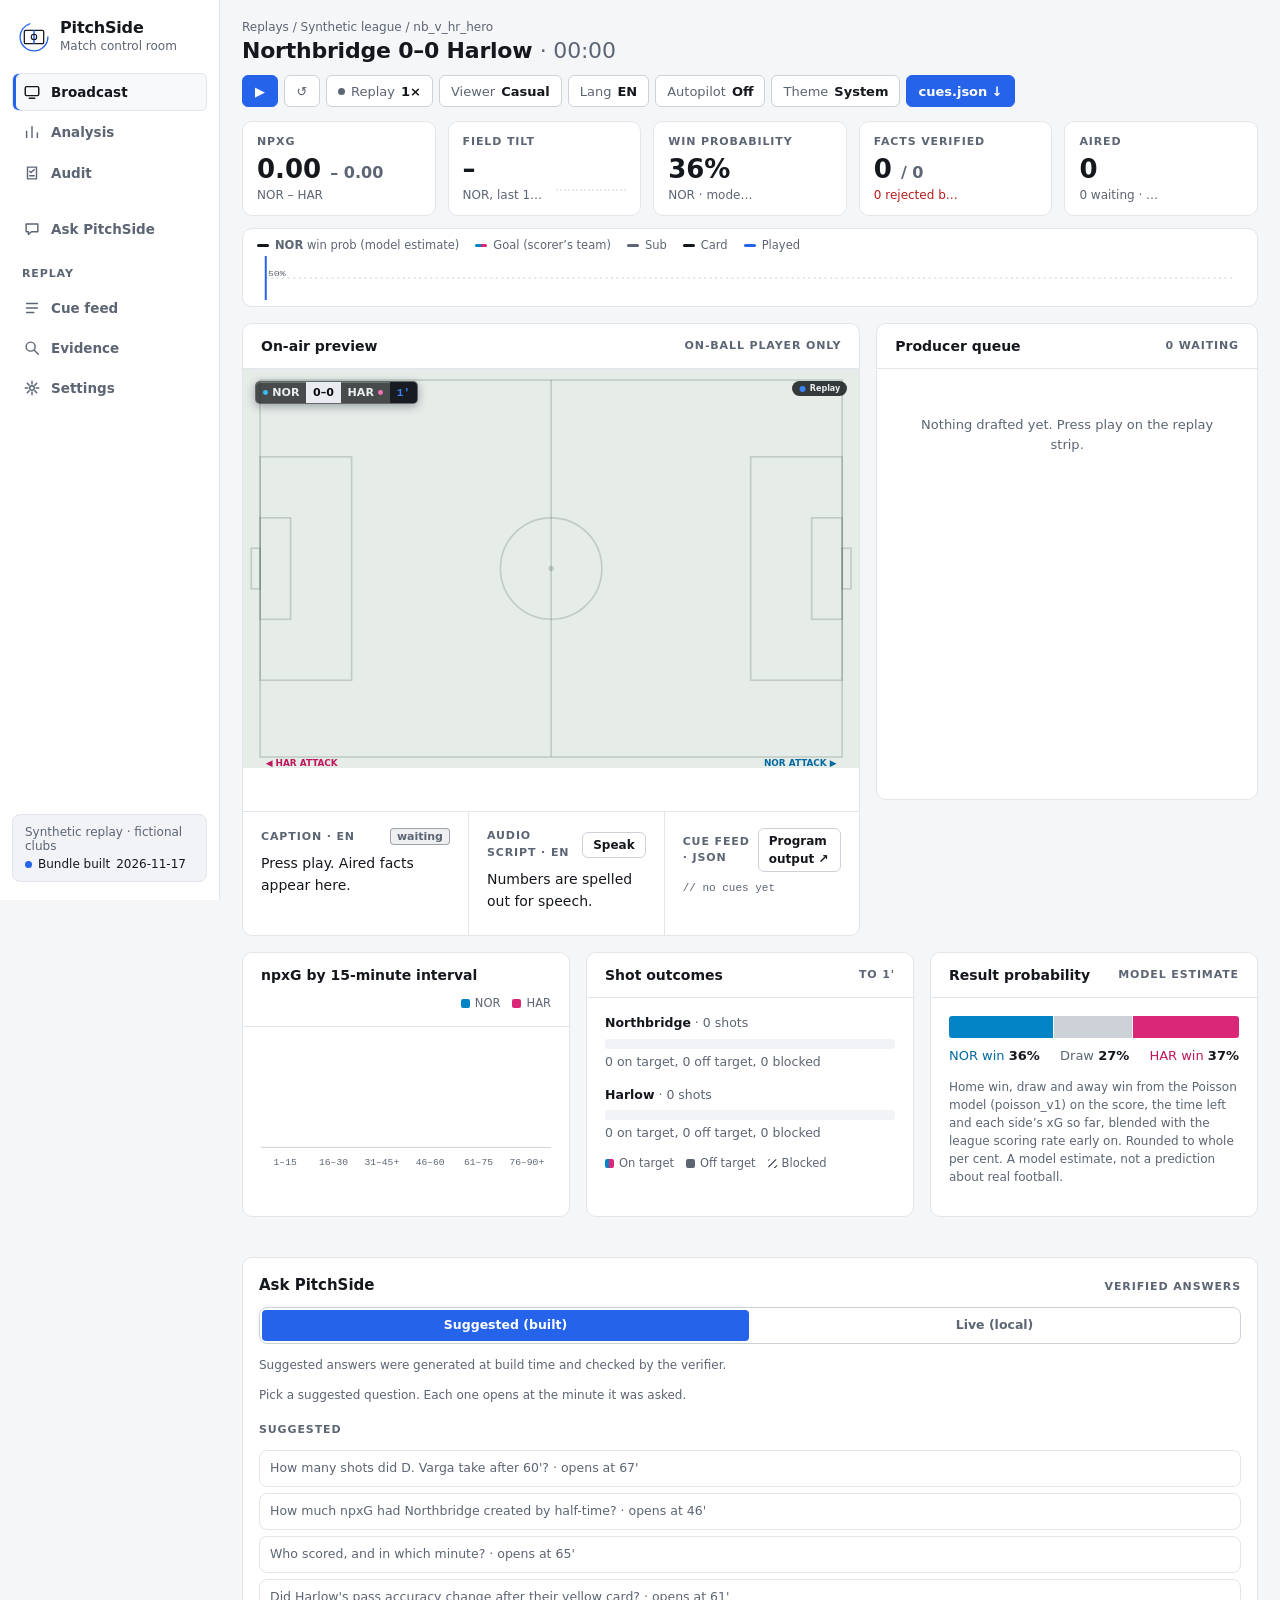
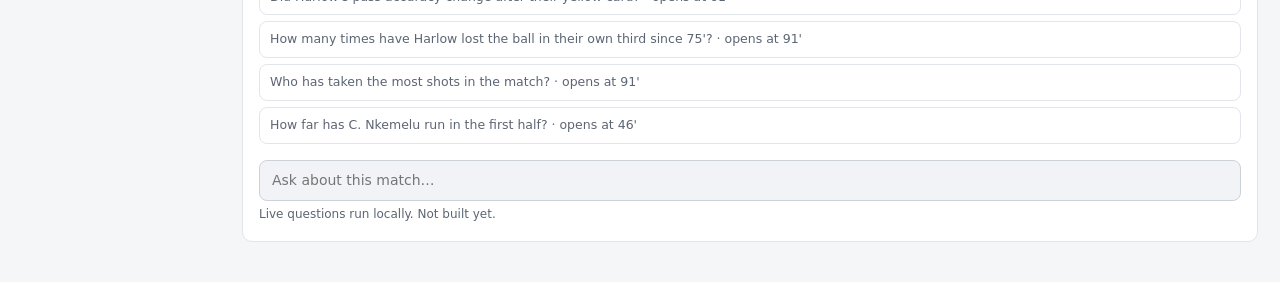
==== commit 0272afe1: "R5: Ask PitchSide, part A: suggested answers built and checked at build time Pipeline (app/ask.py): " ====
--- a/docs/index.html
+++ b/docs/index.html
@@ -28,6 +28,7 @@
     <button type="button" class="nav" role="tab" aria-selected="false" aria-controls="view-an" data-view="an" id="v-an"><svg viewBox="0 0 20 20" aria-hidden="true"><path d="M4 16V9M10 16V4M16 16v-5"/></svg><span>Analysis</span></button>
     <button type="button" class="nav" role="tab" aria-selected="false" aria-controls="view-au" data-view="au" id="v-au"><svg viewBox="0 0 20 20" aria-hidden="true"><path d="M5 3.5h10v13H5z"/><path d="M7.5 8l1.5 1.5L12.5 6M7.5 13h5"/></svg><span>Audit</span></button>
   </nav>
+  <button type="button" class="nav" id="go-ask" aria-controls="ask"><svg viewBox="0 0 20 20" aria-hidden="true"><path d="M3.5 4.5h13v8.5h-7l-3.5 3v-3h-2.5z"/></svg><span>Ask PitchSide</span></button>
   <div class="grp" role="group" aria-labelledby="grp-replay">
     <h2 class="lbl" id="grp-replay">Replay</h2>
     <button type="button" class="nav" id="go-cues"><svg viewBox="0 0 20 20" aria-hidden="true"><path d="M4 5h12M4 10h12M4 15h8"/></svg><span>Cue feed</span></button>
@@ -167,6 +168,9 @@
       <tr><td><span class="tag c-corrected">T2</span></td><td>Corrected, impact 0.10 or more, names a player negatively, or hedge early</td><td id="rule-t2">Producer approves before expiry or it is dropped</td></tr>
       <tr><td><span class="tag c-rejected">REJ</span></td><td>Fails recompute, evidence or entity checks</td><td>Never reaches the router</td></tr>
     </tbody></table></div>
+    <div class="ph"><h2>Ask runs</h2><span class="sp lbl">Build time · Analyst agent, checked by code</span></div>
+    <div class="tblwrap"><table id="askt"><caption class="sr-only">Each suggested question's build-time attempts and the checks on them</caption>
+      <thead><tr><th>Asked at</th><th>Question</th><th>Attempts and checks</th><th>Result</th></tr></thead><tbody></tbody></table></div>
     <p class="note" style="padding:0 16px 12px">Veto and expiry timers count real seconds and pause with the replay, so a producer can react at any replay speed.</p>
   </div>
   <div class="panel"><div class="ph"><h2>Decision log</h2><span class="sp lbl">Newest first</span></div><ul class="log" id="log"></ul></div>
@@ -174,6 +178,24 @@
 </section>
 
 </div>
+
+<!-- ===================== ASK PITCHSIDE (R5) ===================== -->
+<aside class="ask" id="ask" aria-labelledby="ask-h" tabindex="-1">
+  <div class="ask-top"><h2 id="ask-h">Ask PitchSide</h2><span class="lbl">Verified answers</span></div>
+  <div class="seg" role="group" aria-label="Answer source">
+    <button type="button" aria-pressed="true" id="ask-built">Suggested (built)</button>
+    <button type="button" aria-pressed="false" id="ask-live" disabled aria-describedby="ask-hint">Live (local)</button>
+  </div>
+  <p class="note">Suggested answers were generated at build time and checked by the verifier.</p>
+  <div class="thread" id="ask-thread" aria-live="polite"></div>
+  <h3 class="lbl">Suggested</h3>
+  <div class="sqs" id="ask-qs"></div>
+  <div class="ask-in">
+    <label class="sr-only" for="ask-text">Ask about this match</label>
+    <input type="text" id="ask-text" placeholder="Ask about this match…" disabled aria-describedby="ask-hint">
+    <p class="note" id="ask-hint">Live questions run locally. Not built yet.</p>
+  </div>
+</aside>
 </div>
 
 <dialog id="setdlg" aria-labelledby="set-t">
@@ -191,6 +213,7 @@
   <div class="body"><ul class="facts">
     <li><b>Synthetic data.</b> Clubs, players and events come from a seeded simulator. No real match data.</li>
     <li><b>Replay, not live.</b> The page replays a pre-built bundle. No server and no network calls.</li>
+    <li><b>Ask PitchSide's suggested answers were built at build time</b> by a third agent, the Analyst, and checked by code: every number, name, time window and cited event. An answer that fails is replaced by a refusal. The page never calls a model.</li>
     <li><b>Drafts come from an agent on Microsoft Foundry, run at build time.</b> A deterministic verifier checks every claim before it can air. The replay never calls a model. Six drafts with planted errors come from a rule-based drafter, as test cases for the verifier.</li>
     <li><b>Spanish</b> comes from templates and a glossary and has not been reviewed by a native speaker.</li>
     <li><b>Win probability</b> is a simple Poisson model with stated assumptions, not a prediction about real football.</li>
--- a/docs/styles.css
+++ b/docs/styles.css
@@ -22,6 +22,11 @@
   --air-bg:#0B0D10; --air-panel:#13161B; --air-panel-2:#181C22; --air-inset:#0F1216;
   --air-text:#E9ECF1; --air-muted:#8B94A1; --air-accent:#3B82F6; --air-accent-ink:#0B0D10;
   --air-verified:#22C55E; --air-home:#38BDF8; --air-away:#F472B6;
+  /* Glass (R4), on the score bug, lower third, evidence drawer and About dialog only. Opacities are
+     the lowest round values that keep text at WCAG AA over the worst backdrop, plus a margin
+     (tests/test_theme.py): white text on the on-air tint needs 61% over a white pitch line; dialog
+     text needs 89% (dark) and 95% (light) over the dimmed page. Blur and saturation: chosen. */
+  --glass-air:72%; --glass-panel:90%; --glass-blur:16px; --glass-sat:160%; --glass-edge:#FFFFFF;
   color-scheme:dark;
   --disp:"Segoe UI Variable Display","Segoe UI",system-ui,-apple-system,"Helvetica Neue",Arial,sans-serif;
   --body:"Segoe UI Variable","Segoe UI",system-ui,-apple-system,"Helvetica Neue",Arial,sans-serif;
@@ -42,6 +47,7 @@
   --pitch:#E6ECE8; --pitch-line:#3F5A48;
   --grp-1:#0F766E; --grp-2:#64748B; --grp-3:#4F46E5; --grp-4:#14171C; --grp-5:#8A6D3B; --grp-ink:#FFFFFF;
   --shadow:#0F172A;
+  --glass-panel:96%; --glass-edge:#FFFFFF;
   color-scheme:light;
 }
 }
@@ -55,6 +61,7 @@
   --pitch:#E6ECE8; --pitch-line:#3F5A48;
   --grp-1:#0F766E; --grp-2:#64748B; --grp-3:#4F46E5; --grp-4:#14171C; --grp-5:#8A6D3B; --grp-ink:#FFFFFF;
   --shadow:#0F172A;
+  --glass-panel:96%; --glass-edge:#FFFFFF;
   color-scheme:light;
 }
 body[data-mode="analyst"]{--r:8px;--r-sm:6px}
@@ -73,7 +80,7 @@
 .err code{font-family:var(--mono);color:var(--text)}
 
 /* ---------- shell: sidebar and main column (design/redesign_mockup.png) ---------- */
-.app{display:grid;grid-template-columns:220px minmax(0,1fr);min-height:100vh}
+.app{display:grid;min-height:100vh}
 .side{position:sticky;top:0;height:100vh;display:flex;flex-direction:column;gap:18px;padding:18px 12px;background:var(--card);border-right:1px solid var(--line);overflow:auto}
 .main{padding:18px 22px 40px;min-width:0;max-width:1520px;width:100%}
 .main:focus{outline:none}
@@ -156,10 +163,10 @@
 .stage svg{display:block;width:100%;height:100%}
 /* On-air graphics use --air-* only: dark in both themes. */
 .bug{position:absolute;left:2cqw;top:2cqw;display:flex;align-items:stretch;font:700 1.8cqw var(--disp);color:var(--air-text);border-radius:.8cqw;overflow:hidden;box-shadow:0 .4cqw 1.6cqw color-mix(in srgb,var(--shadow) 35%,transparent)}
-.bug span{padding:.6cqw 1.1cqw;display:flex;align-items:center;gap:.7cqw;background:color-mix(in srgb,var(--air-bg) 92%,transparent)}
+.bug span{padding:.6cqw 1.1cqw;display:flex;align-items:center;gap:.7cqw}
 .bug span i{width:.8cqw;height:.8cqw;border-radius:50%}
 .bug .s{background:var(--air-text);color:var(--air-bg)}
-.bug .m{color:var(--air-accent);font-family:var(--mono);font-weight:600}
+.bug .m{background:var(--air-panel-2);color:var(--air-accent);font-family:var(--mono);font-weight:600}
 .live{position:absolute;right:2cqw;top:2cqw;font:600 1.3cqw var(--body);padding:.5cqw 1.1cqw;border-radius:99px;color:var(--air-text);background:color-mix(in srgb,var(--air-bg) 80%,transparent);display:flex;gap:.6cqw;align-items:center}
 .live b{color:var(--air-accent)}
 .feed{display:grid;grid-template-columns:repeat(4,minmax(0,1fr));gap:6px;margin:0;padding:10px 18px;list-style:none;font:500 12px var(--body);color:var(--muted);border-bottom:1px solid var(--line);min-height:44px}
@@ -170,7 +177,7 @@
 .lt.show{opacity:1;visibility:visible;transform:none;transition:opacity .35s,transform .45s var(--ease)}
 .lt .k{display:flex;background:var(--air-panel);color:var(--air-verified);font:700 1.25cqw var(--body);padding:1cqw 1.7cqw 0}
 .lt .k.goal{color:var(--air-accent)}
-.lt .b{background:var(--air-panel);padding:.5cqw 1.7cqw 1.2cqw}
+.lt .b{padding:.5cqw 1.7cqw 1.2cqw}
 .lt .b p{margin:0;font:700 2.3cqw var(--disp);line-height:1.25}
 .lt .f{display:flex;justify-content:space-between;align-items:center;gap:1cqw;background:var(--air-panel-2);padding:.6cqw 1.7cqw;font:500 1.2cqw var(--body);color:var(--air-muted)}
 .lt .f button{font:inherit;background:var(--air-inset);border:0;color:var(--air-text);padding:.25cqw 1cqw;cursor:pointer;border-radius:99px}
@@ -295,6 +302,58 @@
 dialog .claim{font:700 16px var(--disp);margin:0 0 14px;line-height:1.45}
 dialog .ck{margin:4px 0;font-size:12.5px}
 
+/* ---------- glass (R4): score bug, lower third, evidence drawer and About dialog only ----------
+   A translucent tint, a backdrop blur and saturate, a thin light border and an inner highlight.
+   Cards, tables, charts and the other dialogs stay solid. On air, only the white text sits on the
+   glass; the minute, the kicker and the footer keep solid strips because accent, verified and
+   muted text would need 82-97% opacity over a white pitch line. */
+.bug,.lt{background:color-mix(in srgb,var(--air-bg) var(--glass-air),transparent);-webkit-backdrop-filter:blur(var(--glass-blur)) saturate(var(--glass-sat));backdrop-filter:blur(var(--glass-blur)) saturate(var(--glass-sat));border:1px solid color-mix(in srgb,var(--glass-edge) 16%,transparent)}
+.bug{box-shadow:inset 0 1px 0 color-mix(in srgb,var(--glass-edge) 22%,transparent),0 .4cqw 1.6cqw color-mix(in srgb,var(--shadow) 35%,transparent)}
+.lt{box-shadow:inset 0 1px 0 color-mix(in srgb,var(--glass-edge) 22%,transparent),0 .8cqw 3cqw color-mix(in srgb,var(--shadow) 45%,transparent)}
+#drawer,#aboutdlg{background:color-mix(in srgb,var(--card) var(--glass-panel),transparent);-webkit-backdrop-filter:blur(var(--glass-blur)) saturate(var(--glass-sat));backdrop-filter:blur(var(--glass-blur)) saturate(var(--glass-sat));box-shadow:inset 0 1px 0 color-mix(in srgb,var(--glass-edge) 10%,transparent),0 20px 60px color-mix(in srgb,var(--shadow) 60%,transparent)}
+/* No backdrop-filter: a solid panel. */
+@supports not ((backdrop-filter:blur(1px)) or (-webkit-backdrop-filter:blur(1px))){
+.bug,.lt{background:var(--air-panel)}
+#drawer,#aboutdlg{background:var(--card)}}
+/* Reduced transparency: solid, no blur. */
+@media (prefers-reduced-transparency:reduce){
+.bug,.lt{background:var(--air-panel);-webkit-backdrop-filter:none;backdrop-filter:none}
+#drawer,#aboutdlg{background:var(--card);-webkit-backdrop-filter:none;backdrop-filter:none}}
+
+/* ---------- Ask PitchSide (R5): right-hand panel; below 1400px it moves under the main column ---------- */
+.app{grid-template-columns:220px minmax(0,1fr) 340px}
+.ask{position:sticky;top:0;height:100vh;overflow:auto;display:flex;flex-direction:column;gap:12px;padding:18px 16px;background:var(--card);border-left:1px solid var(--line)}
+.ask:focus{outline:none}
+.ask:focus-visible{outline:2px solid var(--accent);outline-offset:-2px}
+.ask-top{display:flex;align-items:baseline;justify-content:space-between;gap:8px}
+.ask-top h2{margin:0;font:700 15px var(--disp)}
+.ask .note{margin:0}
+.ask h3{margin:6px 0 0}
+.seg{display:grid;grid-template-columns:1fr 1fr;border:1px solid var(--line-2);border-radius:var(--r-sm);overflow:hidden}
+.seg button{background:none;border:0;padding:6px 8px;font-size:12.5px;font-weight:600;cursor:pointer}
+.seg button[aria-pressed="true"]{background:var(--accent);color:var(--accent-ink)}
+.seg button:disabled{color:var(--muted);cursor:not-allowed}
+.thread{display:flex;flex-direction:column;gap:10px}
+.thread .q{align-self:flex-end;max-width:90%;background:var(--accent);color:var(--accent-ink);border-radius:12px;padding:8px 12px;font-weight:600;font-size:13px}
+.thread .a{background:var(--inset);border:1px solid var(--line);border-radius:var(--r);padding:10px 12px;font-size:13px}
+.thread .a p{margin:0}
+.tick{color:var(--verified);font-weight:700;margin-left:2px}
+.chips{display:flex;flex-wrap:wrap;align-items:center;gap:6px;margin-top:8px}
+.chip{font:500 11px var(--mono);color:var(--muted);background:var(--card);border:1px solid var(--line-2);border-radius:var(--r-xs);padding:1px 7px;cursor:pointer}
+.chip:hover{color:var(--text)}
+.sqs{display:flex;flex-direction:column;gap:6px}
+.sq{text-align:left;background:none;border:1px solid var(--line);border-radius:var(--r-sm);padding:8px 10px;font-size:12.5px;color:var(--text);cursor:pointer}
+.sq:hover{border-color:var(--line-2);background:var(--card-2)}
+.sq:disabled{color:var(--muted);cursor:default;background:none}
+.ask-in{margin-top:auto;display:grid;gap:4px}
+.ask-in input{width:100%;background:var(--inset);border:1px solid var(--line-2);border-radius:var(--r-sm);padding:9px 12px;color:var(--text);font:inherit}
+.ask-in input:disabled{cursor:not-allowed}
+@media (max-width:1400px){
+  .app{grid-template-columns:220px minmax(0,1fr)}
+  .ask{grid-column:2;position:static;height:auto;margin:0 22px 40px;border:1px solid var(--line);border-radius:var(--r)}
+  .ask-in{margin-top:4px}
+}
+
 /* Below 1100px the sidebar collapses to icons; the labels stay for screen readers. */
 @media (max-width:1100px){
   .app{grid-template-columns:64px minmax(0,1fr)}
@@ -321,7 +380,8 @@
   .brand{display:none}
   .views,.grp{flex-direction:row;gap:0}
   .foot{margin:0;background:none;border-color:transparent}
-  .main{padding:12px 12px 76px}
+  .main{padding:12px 12px 16px}
+  .ask{margin:0 12px 76px}
   .top h1{font-size:18px}
   .top .tm>span{display:none}
   .top .ab{display:inline}
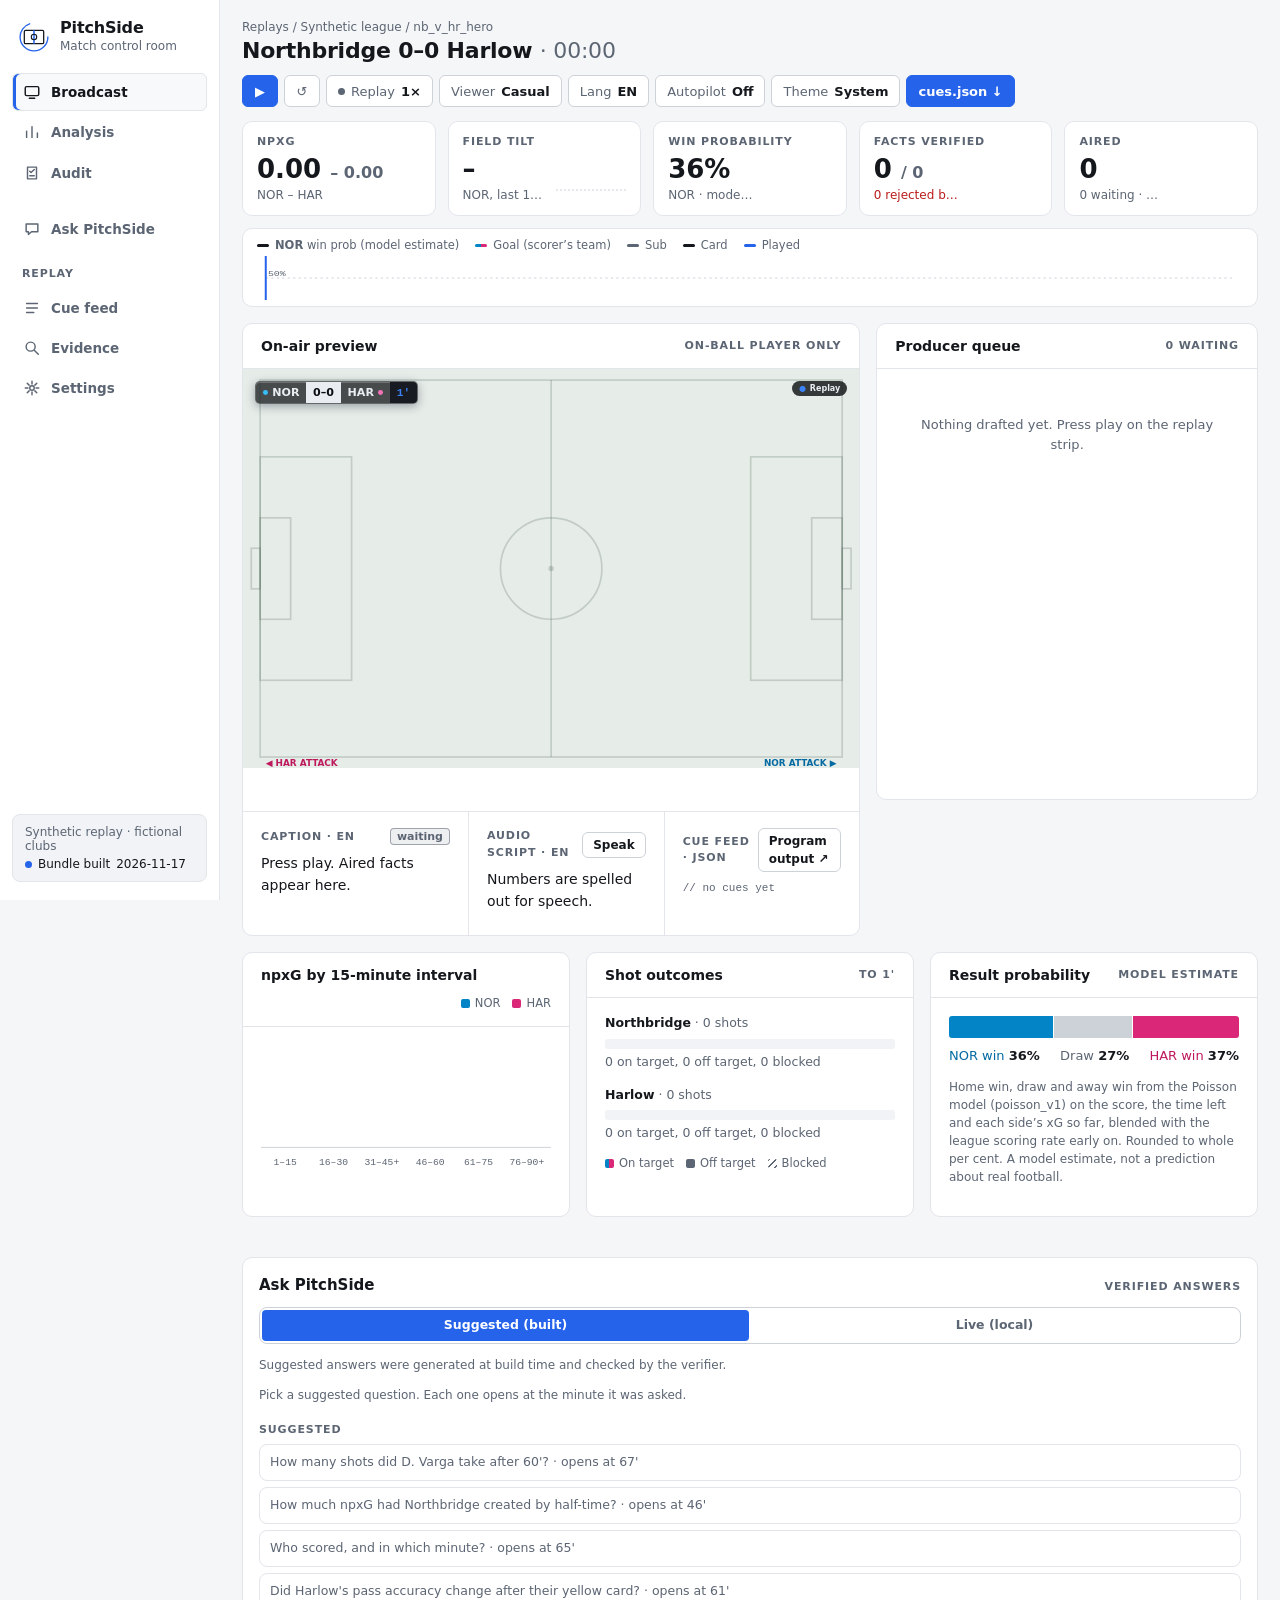
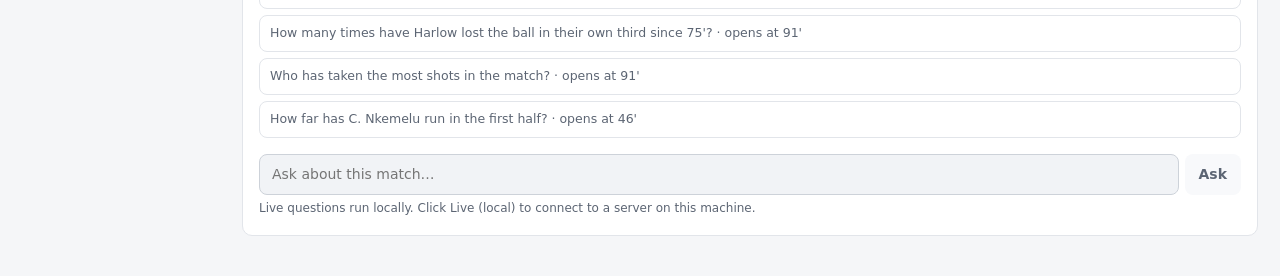
==== commit 9236a54e: "R6: Ask PitchSide live mode, typed questions answered on this machine scripts/ask_server.py starts a" ====
--- a/docs/index.html
+++ b/docs/index.html
@@ -184,17 +184,26 @@
   <div class="ask-top"><h2 id="ask-h">Ask PitchSide</h2><span class="lbl">Verified answers</span></div>
   <div class="seg" role="group" aria-label="Answer source">
     <button type="button" aria-pressed="true" id="ask-built">Suggested (built)</button>
-    <button type="button" aria-pressed="false" id="ask-live" disabled aria-describedby="ask-hint">Live (local)</button>
-  </div>
-  <p class="note">Suggested answers were generated at build time and checked by the verifier.</p>
+    <button type="button" aria-pressed="false" id="ask-live" aria-describedby="ask-hint">Live (local)</button>
+  </div>
+  <p class="note live-on" id="ask-status" hidden></p>
+  <div id="ask-built-part">
+    <p class="note">Suggested answers were generated at build time and checked by the verifier.</p>
+  </div>
   <div class="thread" id="ask-thread" aria-live="polite"></div>
-  <h3 class="lbl">Suggested</h3>
-  <div class="sqs" id="ask-qs"></div>
-  <div class="ask-in">
+  <div class="thread" id="ask-live-thread" aria-live="polite" hidden></div>
+  <div class="sqs-wrap" id="ask-qs-part">
+    <h3 class="lbl">Suggested</h3>
+    <div class="sqs" id="ask-qs"></div>
+  </div>
+  <form class="ask-in" id="ask-form">
     <label class="sr-only" for="ask-text">Ask about this match</label>
-    <input type="text" id="ask-text" placeholder="Ask about this match…" disabled aria-describedby="ask-hint">
-    <p class="note" id="ask-hint">Live questions run locally. Not built yet.</p>
-  </div>
+    <div class="ask-row">
+      <input type="text" id="ask-text" placeholder="Ask about this match…" autocomplete="off" disabled aria-describedby="ask-hint">
+      <button type="submit" id="ask-send" disabled>Ask</button>
+    </div>
+    <p class="note" id="ask-hint" aria-live="polite">Live questions run locally. Click Live (local) to connect to a server on this machine.</p>
+  </form>
 </aside>
 </div>
 
@@ -213,7 +222,7 @@
   <div class="body"><ul class="facts">
     <li><b>Synthetic data.</b> Clubs, players and events come from a seeded simulator. No real match data.</li>
     <li><b>Replay, not live.</b> The page replays a pre-built bundle. No server and no network calls.</li>
-    <li><b>Ask PitchSide's suggested answers were built at build time</b> by a third agent, the Analyst, and checked by code: every number, name, time window and cited event. An answer that fails is replaced by a refusal. The page never calls a model.</li>
+    <li><b>Ask PitchSide's suggested answers were built at build time</b> by a third agent, the Analyst, and checked by code: every number, name, time window and cited event. An answer that fails is replaced by a refusal. The page never calls a model; typed questions go only to a server you run on your own machine (<code>scripts/ask_server.py</code>), and only after you click Live (local).</li>
     <li><b>Drafts come from an agent on Microsoft Foundry, run at build time.</b> A deterministic verifier checks every claim before it can air. The replay never calls a model. Six drafts with planted errors come from a rule-based drafter, as test cases for the verifier.</li>
     <li><b>Spanish</b> comes from templates and a glossary and has not been reviewed by a native speaker.</li>
     <li><b>Win probability</b> is a simple Poisson model with stated assumptions, not a prediction about real football.</li>
--- a/docs/styles.css
+++ b/docs/styles.css
@@ -348,6 +348,14 @@
 .ask-in{margin-top:auto;display:grid;gap:4px}
 .ask-in input{width:100%;background:var(--inset);border:1px solid var(--line-2);border-radius:var(--r-sm);padding:9px 12px;color:var(--text);font:inherit}
 .ask-in input:disabled{cursor:not-allowed}
+.ask-row{display:flex;gap:6px}
+.ask-row input{flex:1;min-width:0}
+.ask-row button{background:var(--accent);color:var(--accent-ink);border:0;border-radius:var(--r-sm);padding:0 14px;font-weight:600;cursor:pointer}
+.ask-row button:disabled{background:var(--card-2);color:var(--muted);cursor:not-allowed}
+.sqs-wrap{display:flex;flex-direction:column;gap:6px}
+.ask [hidden]{display:none}
+.live-on{color:var(--text);font-weight:600}
+.thread .a[data-status="error"]{border-color:var(--line-2);color:var(--muted)}
 @media (max-width:1400px){
   .app{grid-template-columns:220px minmax(0,1fr)}
   .ask{grid-column:2;position:static;height:auto;margin:0 22px 40px;border:1px solid var(--line);border-radius:var(--r)}
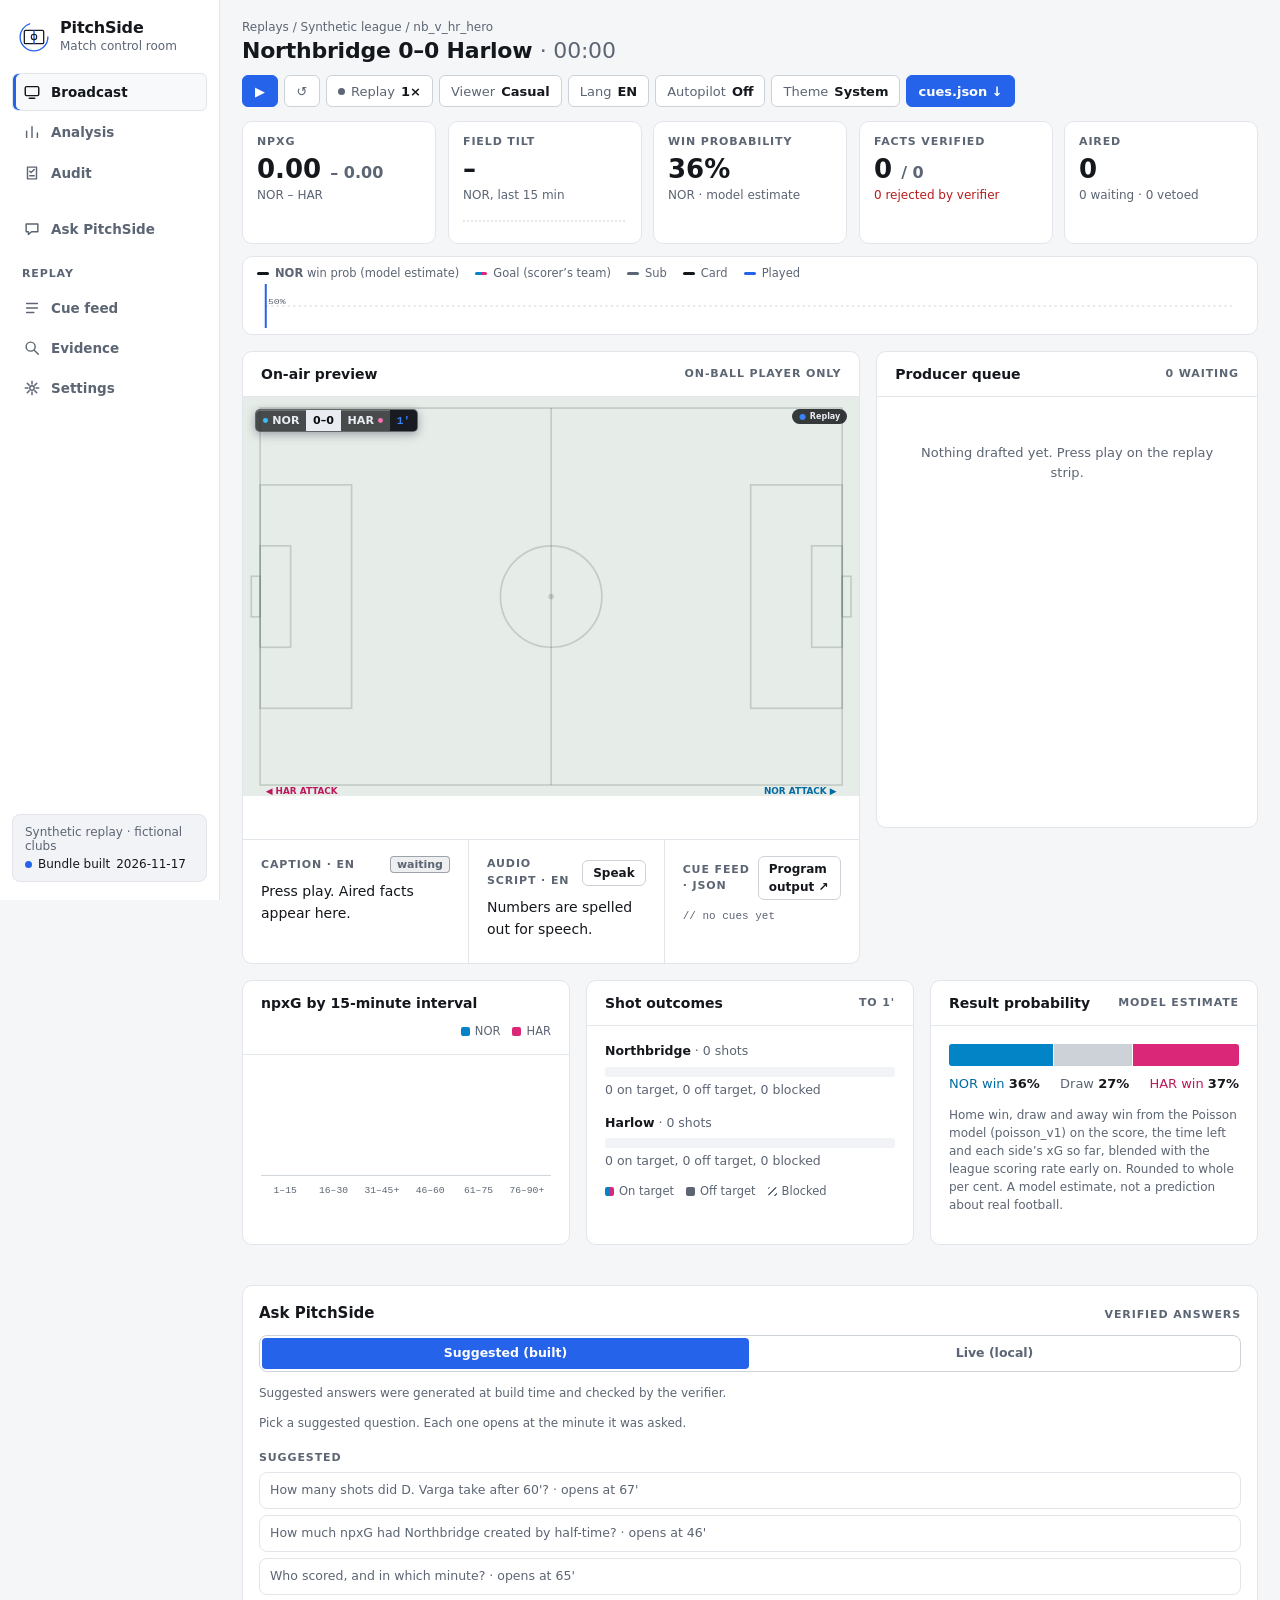
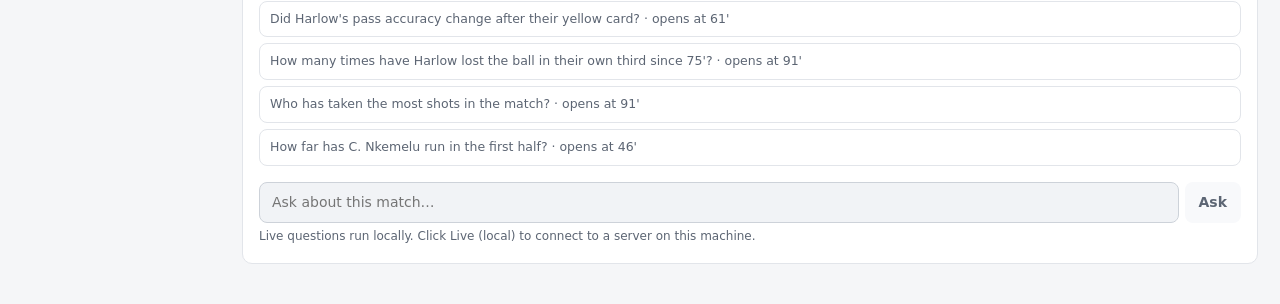
==== commit 2e0e6172: "R7: screenshots, claims audit, both-theme browser tests - README screenshots of the control room at " ====
--- a/docs/index.html
+++ b/docs/index.html
@@ -221,7 +221,7 @@
   <div class="ph"><h2 id="ab-t">About this replay</h2><button type="button" class="btn xs sp" id="ab-x">Close</button></div>
   <div class="body"><ul class="facts">
     <li><b>Synthetic data.</b> Clubs, players and events come from a seeded simulator. No real match data.</li>
-    <li><b>Replay, not live.</b> The page replays a pre-built bundle. No server and no network calls.</li>
+    <li><b>Replay, not live.</b> The page replays a pre-built bundle. It makes no network calls of its own; clicking Ask PitchSide&rsquo;s Live (local) tab is the one exception, and that reaches only a server on your own machine.</li>
     <li><b>Ask PitchSide's suggested answers were built at build time</b> by a third agent, the Analyst, and checked by code: every number, name, time window and cited event. An answer that fails is replaced by a refusal. The page never calls a model; typed questions go only to a server you run on your own machine (<code>scripts/ask_server.py</code>), and only after you click Live (local).</li>
     <li><b>Drafts come from an agent on Microsoft Foundry, run at build time.</b> A deterministic verifier checks every claim before it can air. The replay never calls a model. Six drafts with planted errors come from a rule-based drafter, as test cases for the verifier.</li>
     <li><b>Spanish</b> comes from templates and a glossary and has not been reviewed by a native speaker.</li>
--- a/docs/styles.css
+++ b/docs/styles.css
@@ -131,6 +131,13 @@
 .kpi .s{margin:2px 0 0;font-size:12px;color:var(--muted);white-space:nowrap;overflow:hidden;text-overflow:ellipsis;max-width:calc(100% - 78px)}
 .kpi .s.c-rejected{color:var(--rejected)}
 .spark{position:absolute;right:12px;bottom:12px;width:72px;height:26px;overflow:visible}
+.kpi{container-type:inline-size}
+/* A narrow card (the 1440px layout with the Ask panel beside it) puts the sparkline under the text,
+   so the subtitle is never cut short. */
+@container (max-width:230px){
+  .kpi .s{max-width:none;white-space:normal}
+  .spark{position:static;display:block;width:100%;height:22px;margin-top:6px}
+}
 
 /* ---------- shared ---------- */
 .view[hidden]{display:none!important}
@@ -323,6 +330,7 @@
 /* ---------- Ask PitchSide (R5): right-hand panel; below 1400px it moves under the main column ---------- */
 .app{grid-template-columns:220px minmax(0,1fr) 340px}
 .ask{position:sticky;top:0;height:100vh;overflow:auto;display:flex;flex-direction:column;gap:12px;padding:18px 16px;background:var(--card);border-left:1px solid var(--line)}
+.ask>*{flex-shrink:0}  /* a long thread scrolls the panel; it never squeezes the toggle */
 .ask:focus{outline:none}
 .ask:focus-visible{outline:2px solid var(--accent);outline-offset:-2px}
 .ask-top{display:flex;align-items:baseline;justify-content:space-between;gap:8px}
